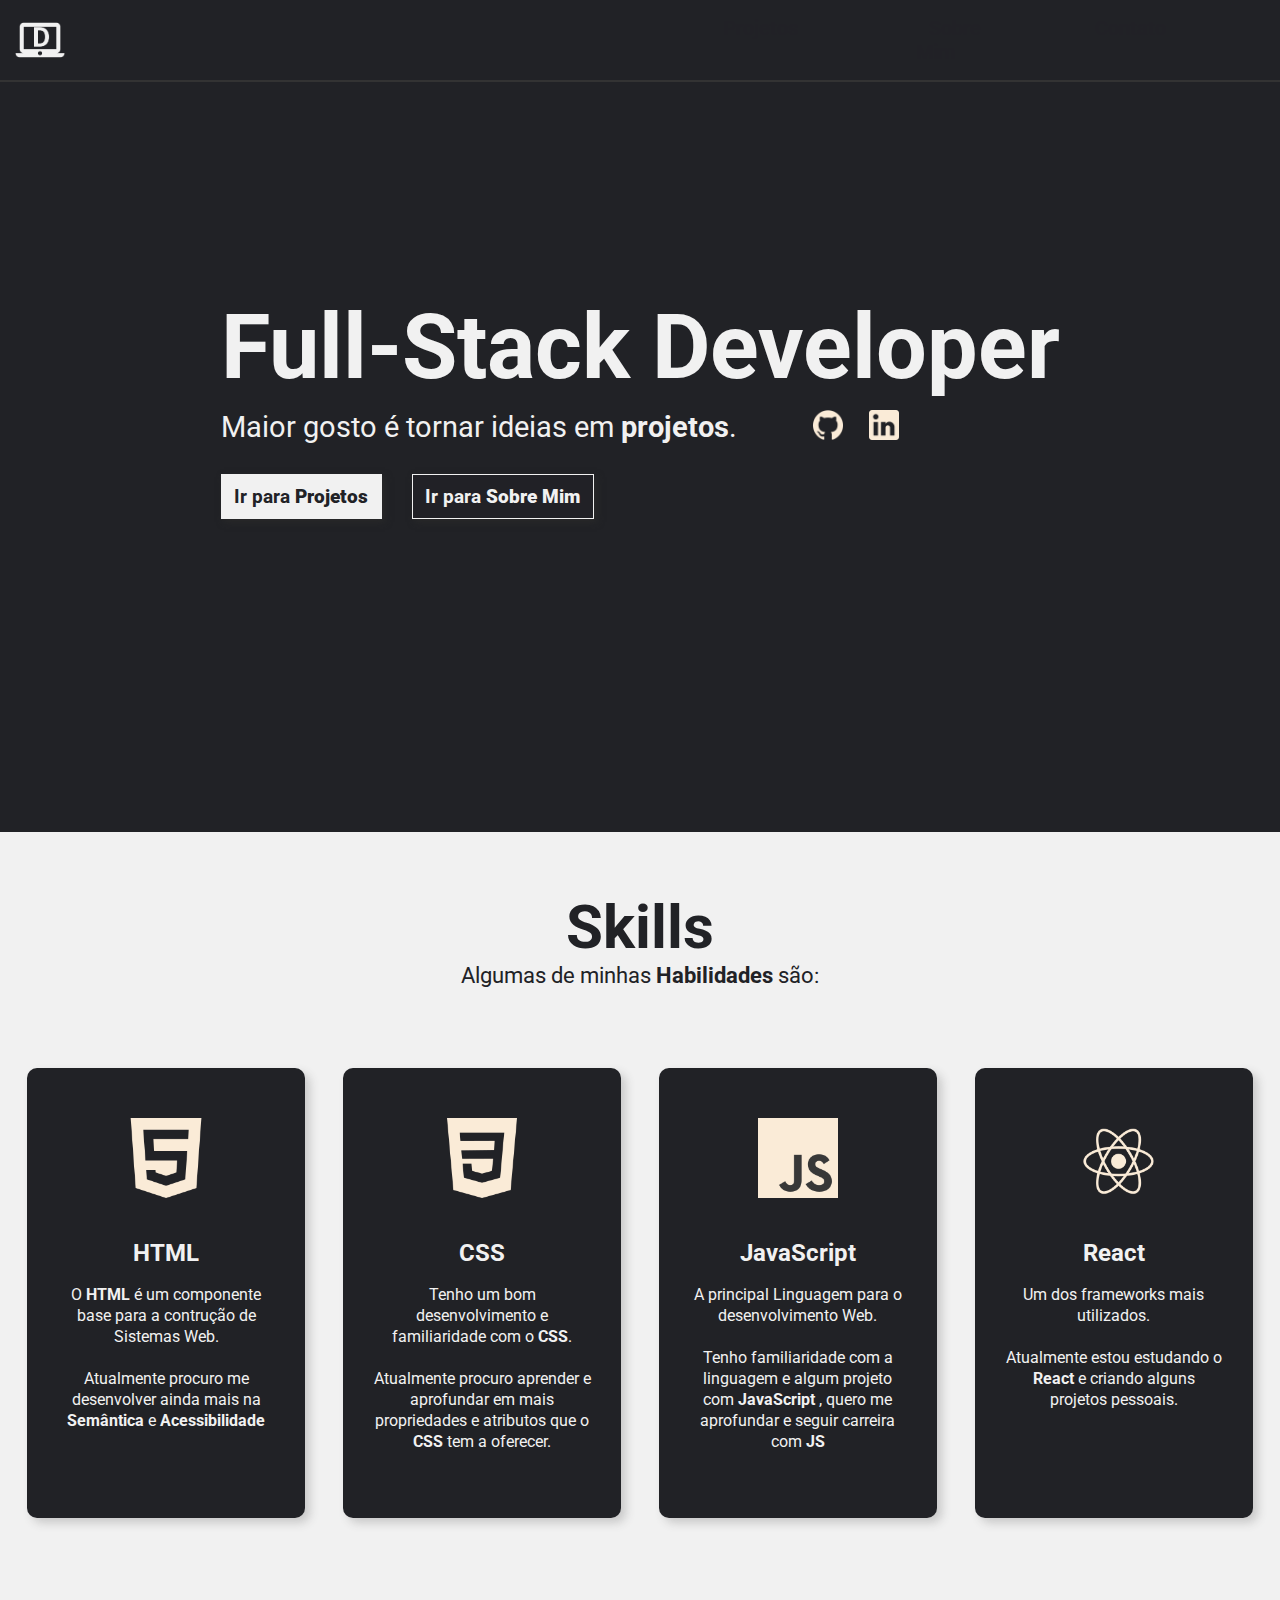
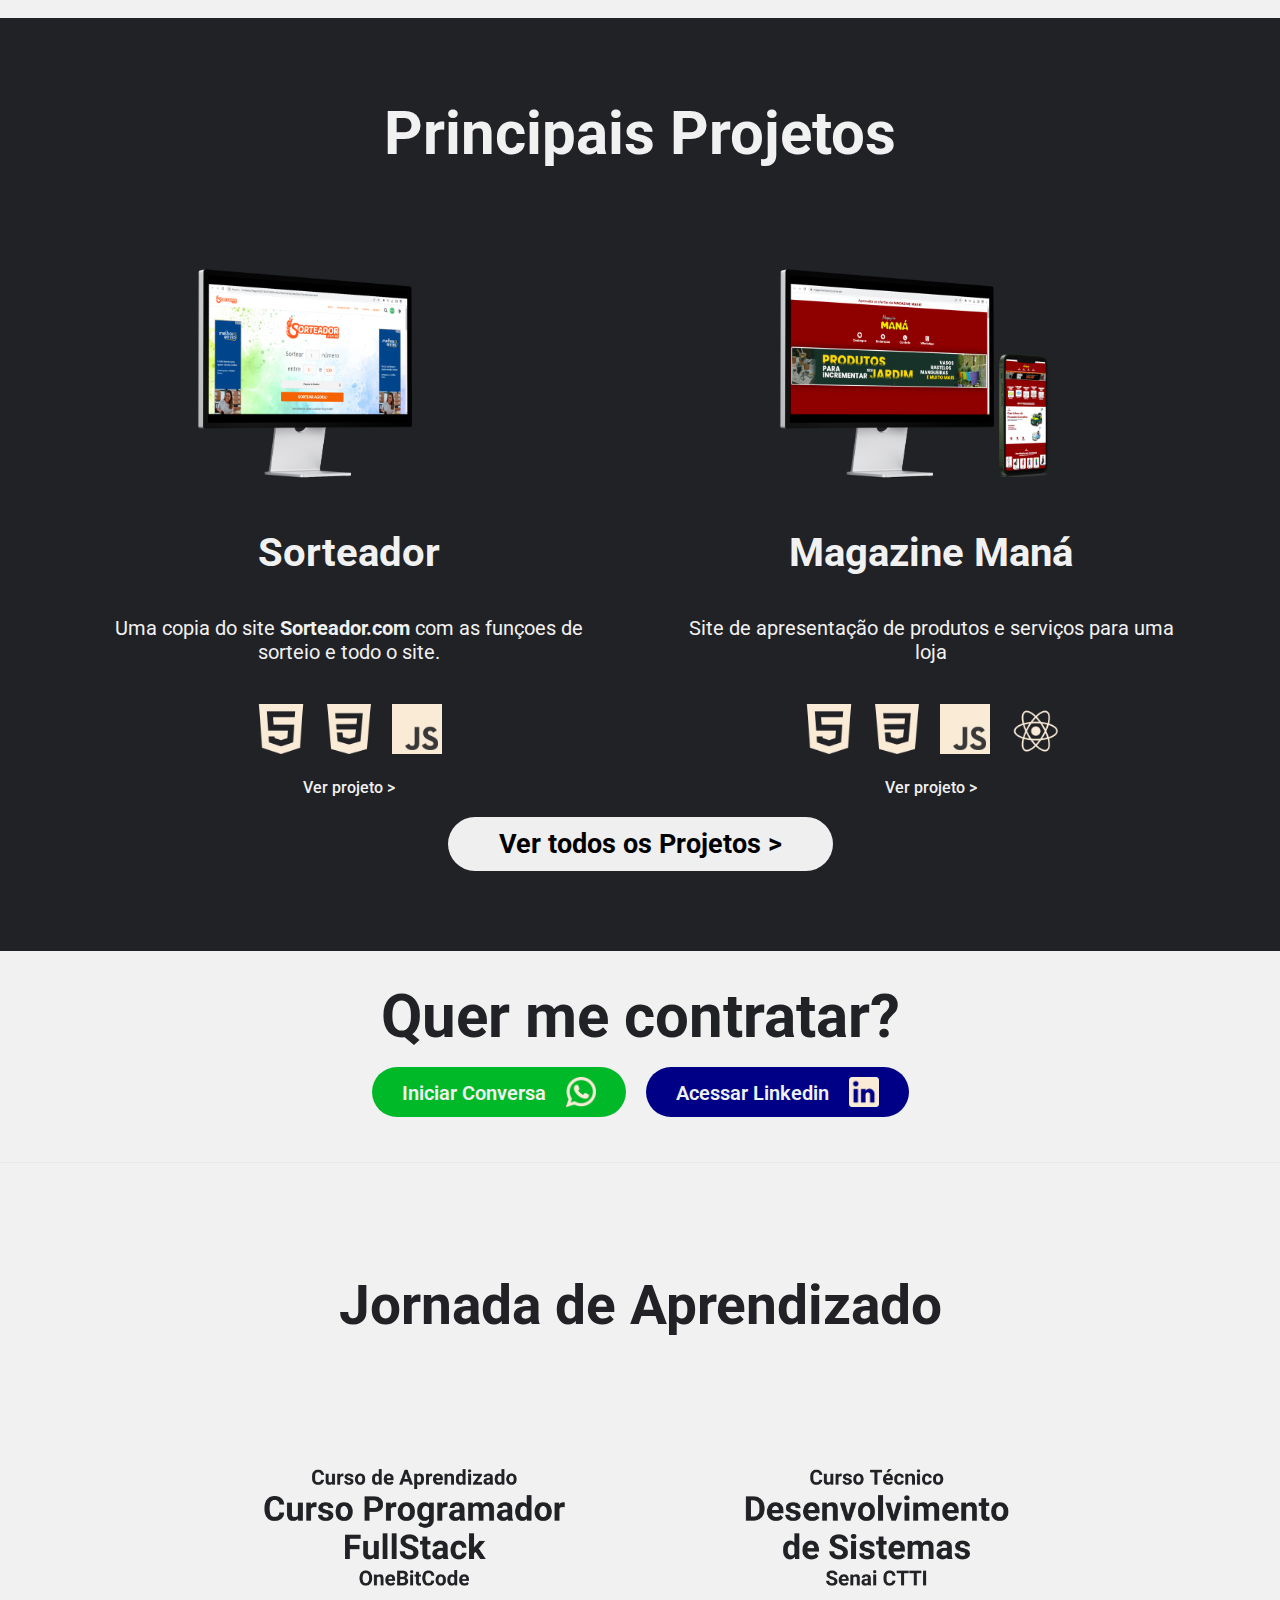
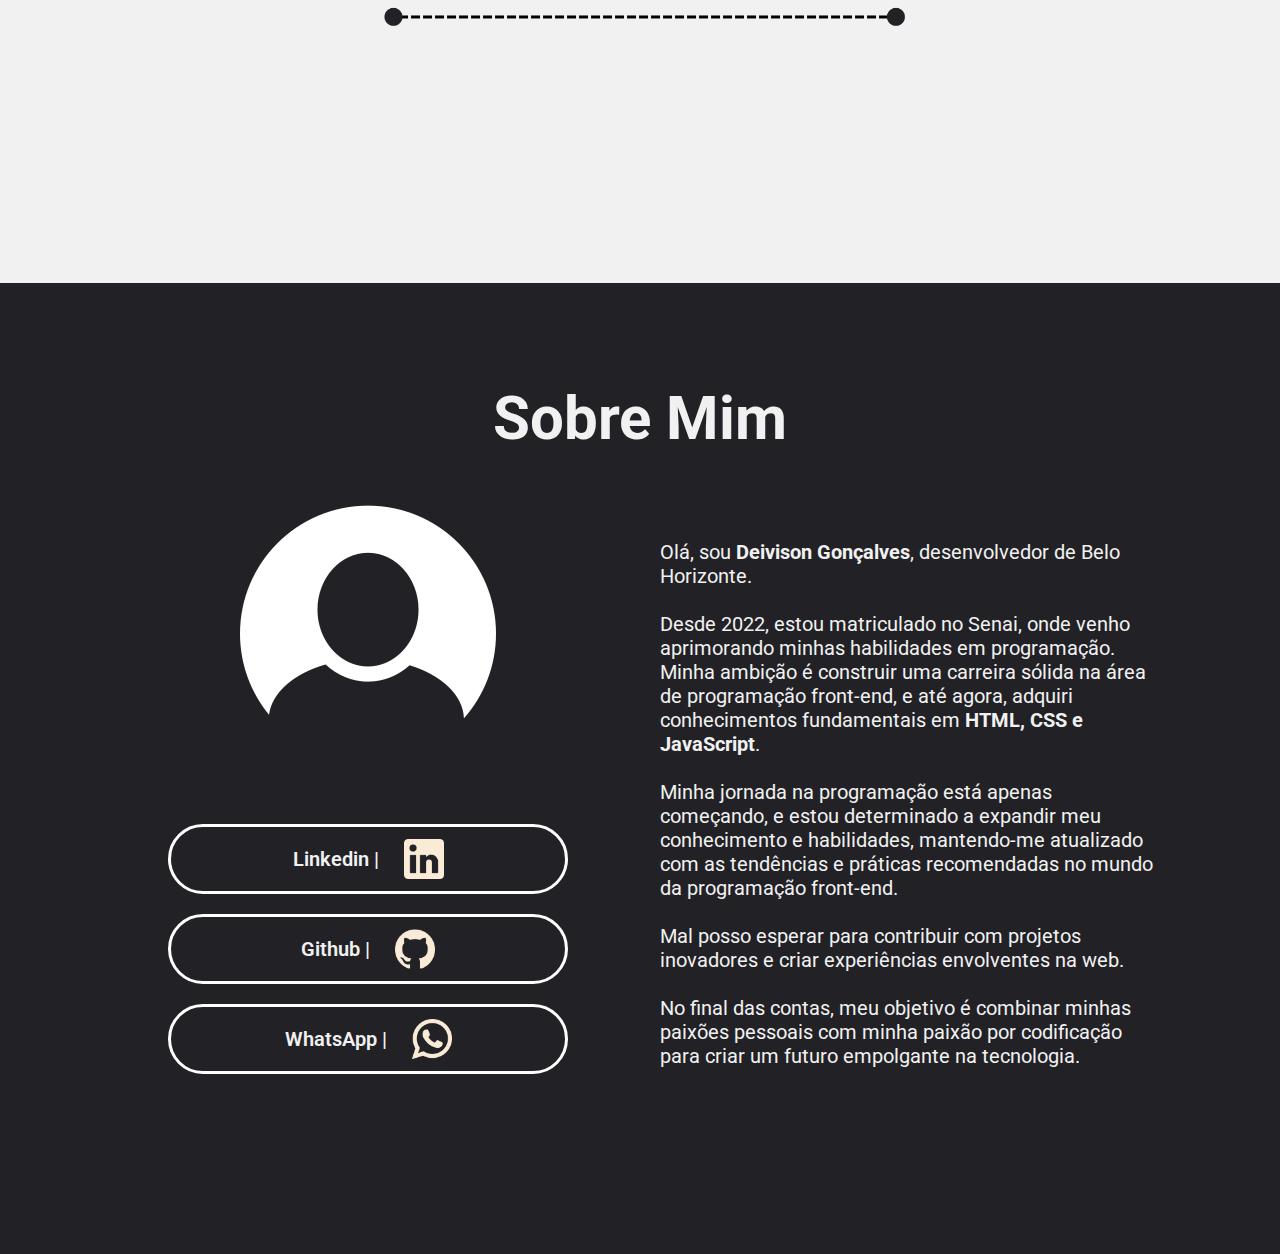
==== Index.html @ aac5467b "Add files via upload" ====
<!DOCTYPE html>
<html lang="pt-br">
<head>
    <meta charset="UTF-8">
    <meta name="viewport" content="width=device-width, initial-scale=1.0">
    <link rel="stylesheet" href="style.css">
    <title>Inicio</title>
</head>
<body>
    <header class="flex-content-header">
        <div class="flex-itens title">
            <div class="logo">
                <a href="#"><img class="logo" src="img/logo.png" alt=""></a>    
            </div>  
        </div>
        <nav class="flex-itens nav">
            <ul  id="navBar" >
                <li><a href="#">Projetos</a></li>
                <li><a href="#">Sobre Mim</a></li>
                <li><a href="#">Contato</a></li>
            </ul>
        </nav>
        <button id="btnNav">
            ___
        </button>
    </header>
    <main>
        <hr>
        <section class="inicio">
            <div class="inicio-itens">
               <h1>Full-Stack Developer</h1>
               <div>
                <p class="sub-title">Maior gosto é tornar ideias em <strong>projetos</strong>.</p>
                <ul>
                    <li>
                        <a href="#"><img src="img/github.png" alt=""></a>
                    </li>
                    <li>
                        <a href="#"><img src="img/logo-linkedin.png" alt=""></a> 
                    </li>
                </ul>

               </div>
                <a href="#">
                    <button class="env-portifolio">
                           <h2>Ir para <strong>Projetos</strong></h2> 
                    </button>
                </a>

                <a href="#">
                    <button class="env-sobre">
                        <h2>Ir para <strong>Sobre Mim</strong></h2>
                    </button>
                </a>
                
            </div>
        </section>

        <section class="foco">
            <h1>Skills</h1>
            <p>Algumas de minhas <strong>Habilidades</strong> são:</p>
            <div class="skills">
                <div class="itens-foco foco1">
                    <div class="img-foco1">
                        <img src="img/logo-html.png" alt="">
                    </div>
                    <h2>HTML</h2>
                    <p>O <strong>HTML</strong> é um componente base para a contrução de Sistemas Web. <br><br>Atualmente procuro me desenvolver ainda mais na <strong>Semântica</strong>  e <strong>Acessibilidade</strong></p>
                </div>
                <div class="itens-foco foco2">
                    <div class="img-foco2">
                        <img src="img/logo-css.png" alt="">
                    </div>
                    <h2>CSS</h2>
                    <p>Tenho um bom desenvolvimento e familiaridade com o <strong>CSS</strong>.<br><br> Atualmente procuro aprender e aprofundar em mais propriedades e atributos que o <strong>CSS</strong> tem a oferecer.</p>
                </div>
                <div class="itens-foco foco3">
                    <div class="img-foco3">
                        <img src="img/logo-js.png" alt="">
                    </div>
                    <h2>JavaScript</h2>
                    <p>A principal Linguagem para o desenvolvimento Web. <br><br> Tenho familiaridade com a linguagem e algum projeto com <strong>JavaScript</strong> , quero me aprofundar e seguir carreira com <strong> JS</strong></p>
                </div>
                <div class="itens-foco foco3">
                    <div class="img-foco3">
                        <img src="img/logo-react.png" alt="">
                    </div>
                    <h2>React</h2>
                    <p>Um dos frameworks mais utilizados. <br><br> Atualmente estou estudando o <strong>React</strong> e criando alguns projetos pessoais.</p>
                </div>
            </div>
        </section>

        <section class="principais-projetos">
            <h1>Principais Projetos</h1>
            <div class="projetos">
                <div class="projeto1 projeto-itens">
                    <div class="projeto1-img">
                        <img src="img/projeto1.png" alt="">
                    </div>
                    <h2>Sorteador</h2>
                    <p>Uma copia do site <strong>Sorteador.com</strong> com as funçoes de sorteio e todo o site.</p> 
                    <span>
                        <img src="img/logo-html.png" alt="">
                        <img src="img/logo-css.png" alt="">
                        <img src="img/logo-js.png" alt="">
                    </span>
                    <br>
                        <a href="#">Ver projeto ></a>
                </div>
                <div class="projeto2 projeto-itens">
                    <div class="projeto2-img">
                        <img src="img/projeto2.png" alt="">
                        <h2>Magazine Maná</h2>
                        <p>Site de apresentação de produtos e serviços para uma loja </p>
                        <span>
                            <img src="img/logo-html.png" alt="">
                            <img src="img/logo-css.png" alt="">
                            <img src="img/logo-js.png" alt="">
                            <img src="img/logo-react.png" alt="">
                        </span>
                        <br>
                        <a href="#">Ver projeto ></a>
                    </div>
                </div>
            </div>
            <a href="#">
                <button class="btn-todosProjetos">
                    <h1>Ver todos os Projetos ></h1> 
                </button>
            </a>     
        </section>

        <section class="iniciar-cvs">
            <h2>Quer me contratar?</h2>
            <div>
                <a href="#">
                    <button class="whatsapp">
                        <p>Iniciar Conversa</p>
                        <img src="img/logo-whatsapp.png" alt="">
                    </button>
                </a>
                <a href="#">
                    <button class="linkedin">
                        <p>Acessar Linkedin</p>
                        <img src="img/logo-linkedin.png" alt="">
                    </button>
                </a>
            </div>        
        </section>

        <section class="jornada-aprendizado">
            <h1>Jornada de Aprendizado</h1>
            <img src="img/cursos.png" alt="">
        </section>

        <section class="redes-sociais">
            <h1>Sobre Mim</h1>
            <div>
                <div class="sobreMim-Esquerda itens-sociais">
                    <div class="links-sociais">
                        <ul>
                            <li>
                                <img src="img/login.png" alt="">
                            </li>
                            <li>
                                <a href="#">
                                    <button>
                                        <p>Linkedin |</p>
                                        <img src="img/logo-linkedin.png" alt="">
                                    </button>
                                </a>
                            </li>
                            <li>
                                <a href="#">
                                    <button>
                                        <p>Github |</p>
                                        <img src="img/github.png" alt="">
                                    </button>
                                </a>
                            </li>
                            <li>
                                <a href="#">
                                    <button>
                                        <p>WhatsApp |</p>
                                        <img src="img/logo-whatsapp.png" alt="">
                                    </button>
                                </a>
                            </li>
                        </ul>
                    </div>
                </div>
                <div class="sobreMim-Direita itens-sociais">
                    <p>Olá, sou <strong>Deivison Gonçalves</strong>, desenvolvedor de Belo Horizonte. <br><br>
                    Desde 2022, estou matriculado no Senai, onde venho aprimorando minhas habilidades em programação. Minha ambição é construir uma carreira sólida na área de programação front-end, e até agora, adquiri conhecimentos fundamentais em <strong>HTML, CSS e JavaScript</strong>. <br><br>
                    Minha jornada na programação está apenas começando, e estou determinado a expandir meu conhecimento e habilidades, mantendo-me atualizado com as tendências e práticas recomendadas no mundo da programação front-end. <br><br>Mal posso esperar para contribuir com projetos inovadores e criar experiências envolventes na web. <br><br> No final das contas, meu objetivo é combinar minhas paixões pessoais com minha paixão por codificação para criar um futuro empolgante na tecnologia.
                    </p>
                </div>
            </div>
            
            
        </section>
        


    </main>
    <script src="script.js"></script>
</body>
</html>
---- style.css ----
@import url('https://fonts.googleapis.com/css2?family=Roboto:ital,wght@0,100;0,300;0,400;0,500;0,700;0,900;1,100;1,300;1,400;1,500;1,700;1,900&display=swap');


*{
    margin: 0px;
    padding: 0px;
    font-family: 'roboto', sans-serif;
}
a{
    text-decoration: none;
    color: rgb(241, 241, 241);
    font-weight: 500;
}
/* ------------ Inicio Estilo Header --------------*/
ul li a:hover{
    border-bottom: 1px solid rgb(241, 241, 241);
}
header{
    color: #f1f1f1;
    background: #212226;
    display: flex;
    padding: 15px 7vw 15px 15px;
    align-items: center;
    justify-content: space-between;
}

header > button{
    display: none;
}

.nav ul{
    display: inline-flex;
    list-style-type: none;
    gap: 5vw;
    font-size: 20px;
}
@media (max-width: 700px){

    .nav ul {
        width: 100%;
        display: none;
        position: absolute;
        right: 0;
        top: 80px;
    }
    .nav ul > li{
        display: flex;
        width: 100%;
        background-color: #f1f1f1;
        justify-content: center;
        align-items: center;
        text-align: center;
    }
    header > button{
        display: block;
        float: left;
        font-size: 20px;
        font-weight: 600;
        padding: 0 0 15px 0;
        background: #212126;
        color: #d1cfcf;
        border-left: none;
        border-right: none;
        border-top: 2px solid #f1f1f1;
        border-bottom: 2px solid #f1f1f1;
    }
    .nav ul li a{
        display: inline-block;
        padding: 20px;
        width: 100%;
        height: 20px;
        color: #212126;
    }
    ul li a:hover{
        border-bottom: none;
        background-color: #d1cfcf;
    }

}


@media (min-width: 560px){

    .nav ul {
        width: 100%;
    }
    .nav ul > li{
        width: 100%;

        justify-content: center;
        align-items: center;
        text-align: center;
    }
    header > button{
        display: none;        
        font-size: 20px;
        font-weight: 600;
        padding: 0 0 15px 0;
        background: #212126;
        color: #d1cfcf;
        border-left: none;
        border-right: none;
        border-top: 2px solid #f1f1f1;
        border-bottom: 2px solid #f1f1f1;
    }
    .nav ul li a{
        display: inline;
        padding: 20px;
        width: 100%;
        height: 20px;
        color: #212126;
    }
    ul li a:hover{
        border-bottom: none;
        background-color: #d1cfcf;
    }

}



.title{
    display: flex;
    gap: 2vw;
    align-items: center;
}
.flex-itens .logo {
    width: 50px;
    height: 50px;
}
/* ------------ Fim Estilo Header --------------*/
/* ------------ Inicio Estilo Banner Principal --------------*/
hr{
    color: #212226;
    border: 1px solid rgb(51, 51, 51);
}
.inicio{
    height: 750px;
    background: #212226;
    color: rgb(241, 241, 241);
    display: flex;
    align-items: center;
    justify-content: center;
}
.inicio-itens{
    margin-bottom: 100px;
}
.inicio div h1{
    font-size: 7vw;
}
.inicio div div{
    margin: 10px 0 30px 0;
    display: flex;
    align-items: center;
    gap: 6vw;
}

.inicio div .sub-title{
    font-size: 2.3vw;
}
main section div ul{
    display: flex;
    list-style-type: none;
}
.inicio div div img{
    width: 30px;

}
.inicio .inicio-itens a {
    margin-right: 2vw;
}
.inicio .inicio-itens a button{
    padding: 0.8vw 1vw;
    font-size: 1vw;
    box-shadow: 3px 3px 7px rgb(41, 41, 41);
}
button:hover{
    transform: rotate(-4deg);
}
.env-portifolio{
    background: rgb(241, 241, 241);
    color: #212226;
    border: 1px solid transparent;
}
.env-sobre{
    background: #212126;
    color: rgb(241, 241, 241);
    border: 1px solid #f1f1f1;
}
/* ------------ Fim Estilo Banner Principal --------------*/
/* ------------ Inicio Estilo Skils --------------*/
.foco{
    padding: 60px 0px 100px 0;
    background:#f1f1f1;
    background-size: 100%;
    text-align: center;
}
.foco h1{
    padding-bottom: 0px;
    font-size: 60px;
    color: #212226;
}
.foco > p{
    padding-bottom: 80px;
    font-size: 22px;
    color: #212226;
}
.skills{
    display: flex;
    align-items: center;
    justify-content: center;
    flex-wrap: wrap;
    gap: 3vw;
}
.itens-foco{
    width: 17%;
    height: 300px;
    min-width: 200px;
    background: #212226;
    background-size: 400px;
    border-radius: 10px;
    padding: 50px 30px 100px 30px;
    color: rgb(241, 241, 241) ;
    line-height: 21px;
    box-shadow: 5px 5px 10px rgb(201, 201, 201);
}
.itens-foco:hover{
    transform: scale(1.05);
}

.itens-foco div img{
    width: 80px;

}
.itens-foco h2{
    margin: 40px 0 20px 0;
}
/* ------------ Fim Estilo Skils --------------*/
/* ------------ Inicio Estilo Principal Projetos --------------*/
.principais-projetos{
    padding: 80px 10px;
    background: #212226;
    background-size: 1800px;
    text-align: center;
}
.principais-projetos .projetos{
    display: flex;
    justify-content: center;
    flex-wrap: wrap;
    gap: 3vw;
}
.principais-projetos > h1{
    font-size: 60px;
    color: rgb(241, 241, 241);
    margin-bottom: 70px;
}
.projeto-itens{
    width: 40%;
    min-width: 200px;
    padding: 20px;
    border-radius: 10px;
}
.projeto-itens img{
    width: 25vw;
}
.projeto-itens img:hover{
    transform: scale(1.1);
}
.projeto-itens h2{
    font-size: 40px;
    margin: 40px 0;
    color: rgb(241, 241, 241);
}
.projeto-itens p{
    font-size: 20px;
    color: rgb(241, 241, 241);
    margin-bottom: 20px;
}
.projetos span img{
    width: 50px;
    margin: 20px 7px;
}
.projetos span img:hover{
    opacity: 0.7;
}
.btn-todosProjetos{
    padding: 10px 50px;
    border-radius: 30px;
    border: 1px solid transparent;
}
/* ------------ Fim Estilo Principal Projetos --------------*/
/* ------------ Inicio Conversa --------------*/
.iniciar-cvs{
    background-color: rgb(241, 241, 241);
    font-size: 40px;
    text-align: center;
    padding: 30px;
    color: #212226;
}
.iniciar-cvs div{
    display: flex;
    align-items: center;
    justify-content: center;
    gap: 20px;
    flex-wrap: wrap;
}
.iniciar-cvs div button{
    display: flex;
    padding: 10px 30px;
    font-size: 20px;
    gap: 20px;
    font-weight: 600;
    color: rgb(241, 241, 241);
    border-radius: 40px;
    border: none;
    margin: 15px 0;
    cursor: pointer;
}
.iniciar-cvs button p{
    padding-top: 4px;
}
.iniciar-cvs button img{
    width: 30px;
}
.whatsapp{
    background-color: rgb(0, 185, 40);
}
.linkedin{
    background-color: rgb(0, 0, 134);
}
/* ------------ Fim Conversa --------------*/
/* ------------ Inicio Formação--------------*/

.jornada-aprendizado{
    text-align: center;
    padding: 110px 0;
    background-color: #f1f1f1;
    border-top: 1px solid rgb(233, 233, 233);
}
.jornada-aprendizado h1{
    font-size: 55px;
    color: #212126;
}
.jornada-aprendizado img{
    width: 60vw;
}

/* ------------ Fim Formação--------------*/
/* ------------ Inicio redes sociais--------------*/
.redes-sociais{
    background: #212126;
    padding: 100px 0 0 0;
    text-align: center;
}
.redes-sociais div{
    display: flex;
    gap: 20px;
    justify-content: center;
    align-items: center;
    background: #212126;
    flex-wrap: wrap;
    padding: 0 10px 50px 10px;
}
.redes-sociais h1{
    color: #f1f1f1;
    font-size: 60px;
}
.itens-sociais{
    width: 40%;
    height: 700px;

}
.sobreMim-Direita{
    text-align: start;
    min-width: 400px;
}
.sobreMim-Direita p{
    font-size: 20px;
    color: #f1f1f1;

}
.itens-sociais ul{
    display: flex;
    flex-direction: column;
    gap: 20px;
    align-items: center;
    justify-content: center;
}
.itens-sociais ul li a button img{
width: 40px;
}
.itens-sociais ul li > img{
margin-bottom: 60px;
}
.itens-sociais ul li a button{
    display: flex;
    align-items: center;
    justify-content: center;
    gap: 25px;
    width: 400px;
    font-size: 20px;
    font-weight: 600;
    padding: 12px 0;
    background: #212126;
    color: #f1f1f1;
    border: 3px solid white;
    border-radius: 100px;
}
.itens-sociais ul li a button:hover{
    transform: scale(1.07);
}
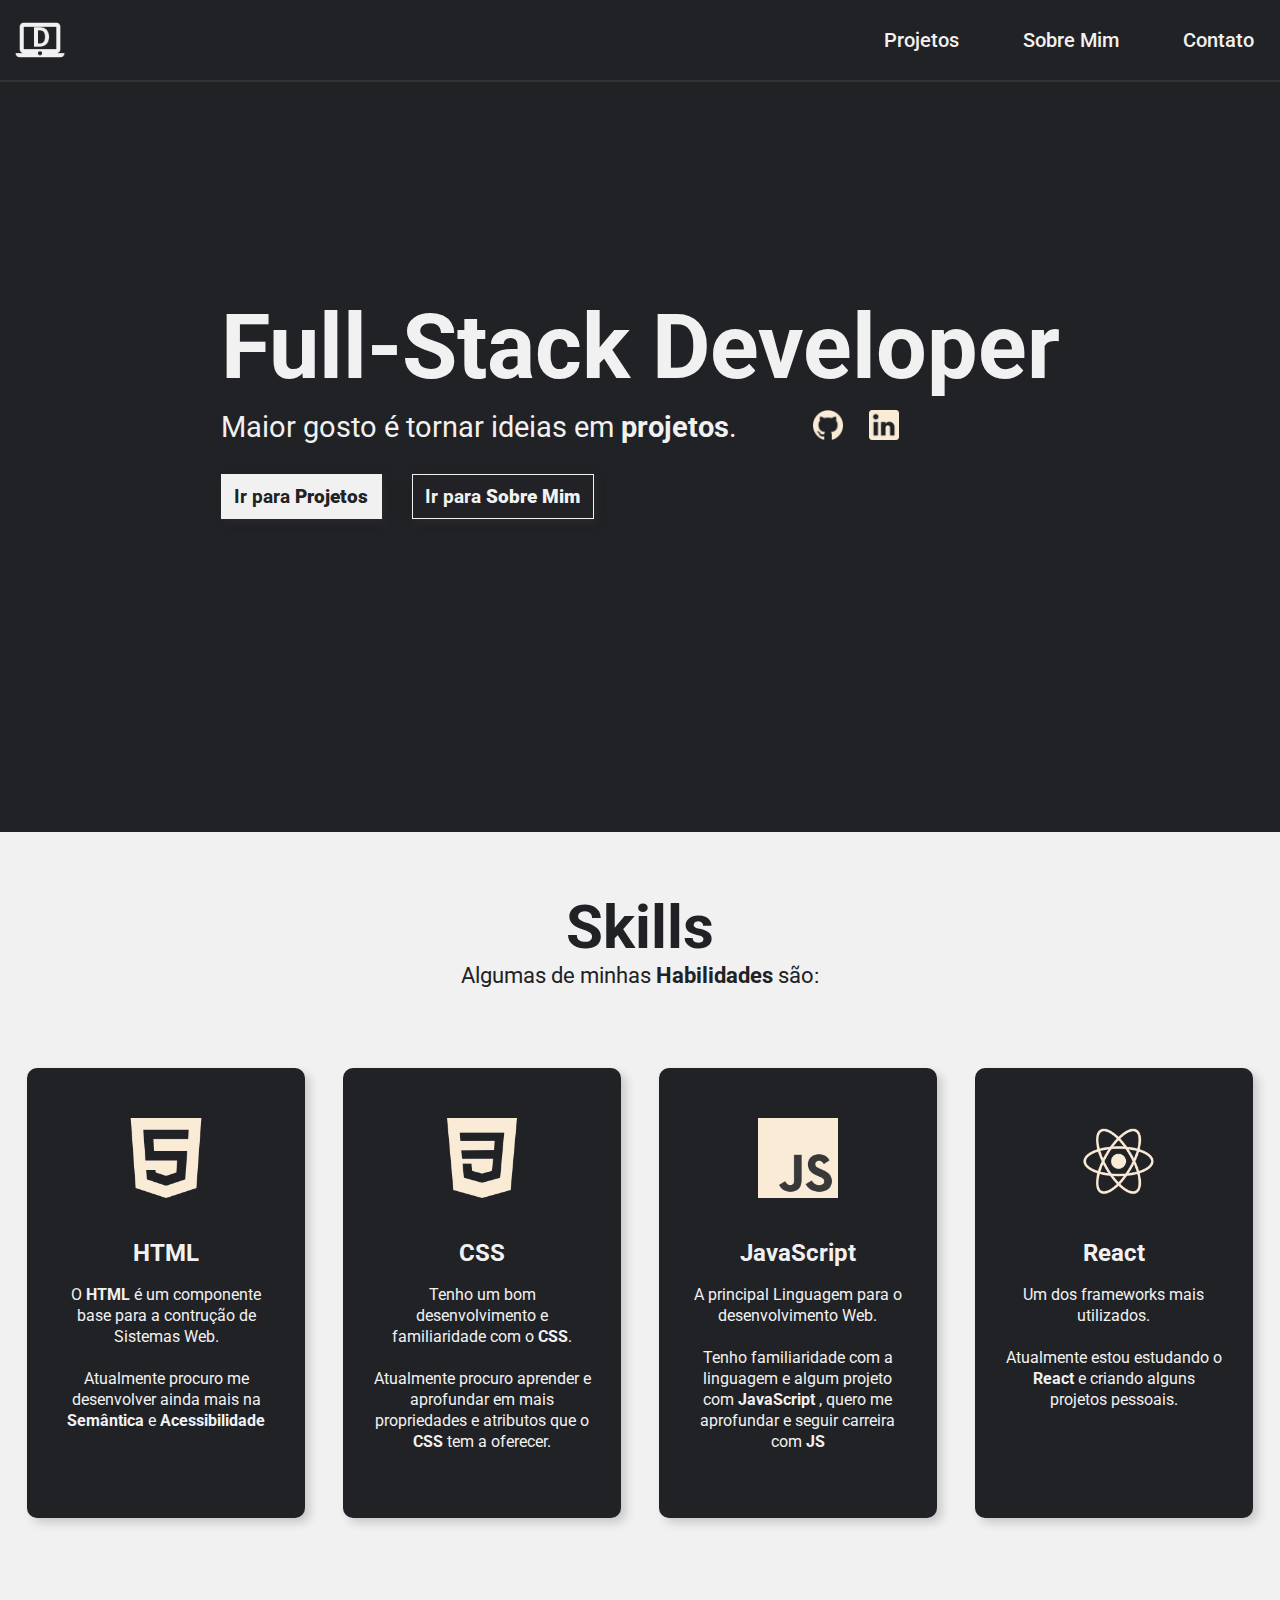
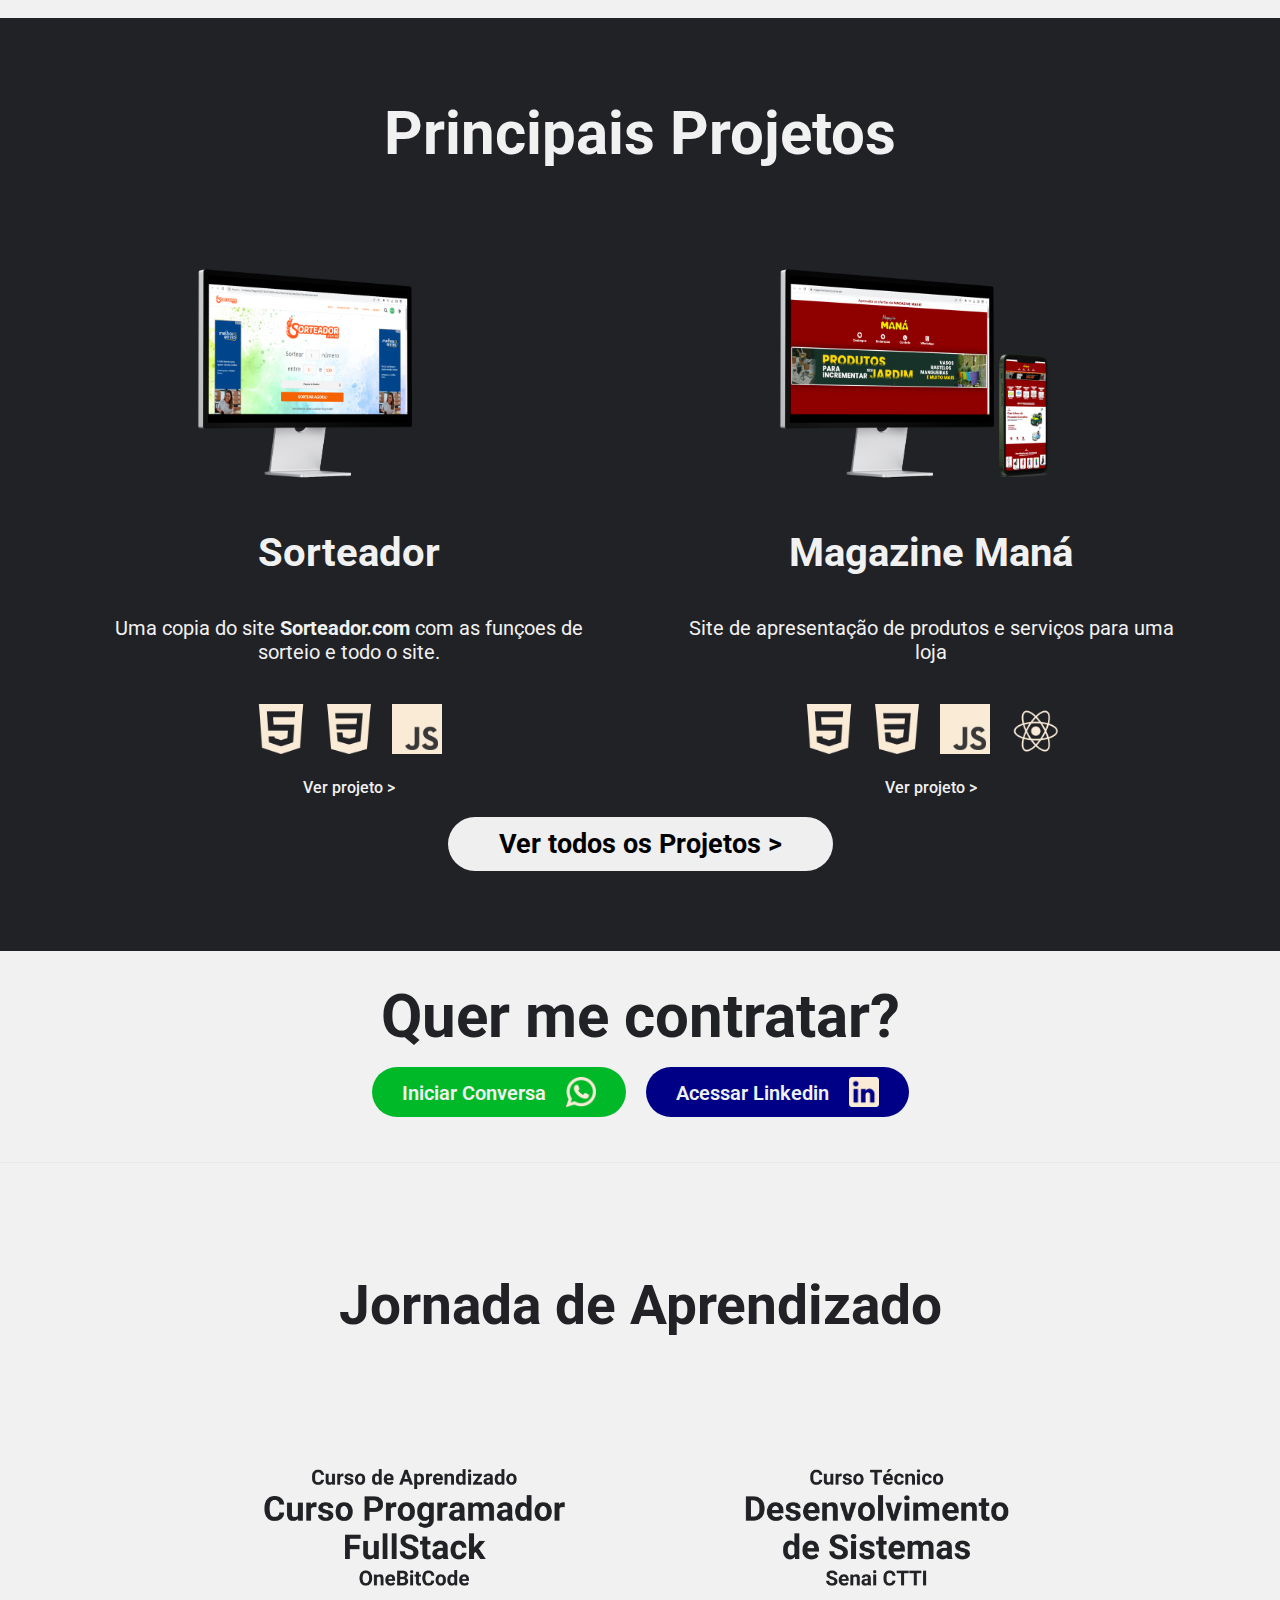
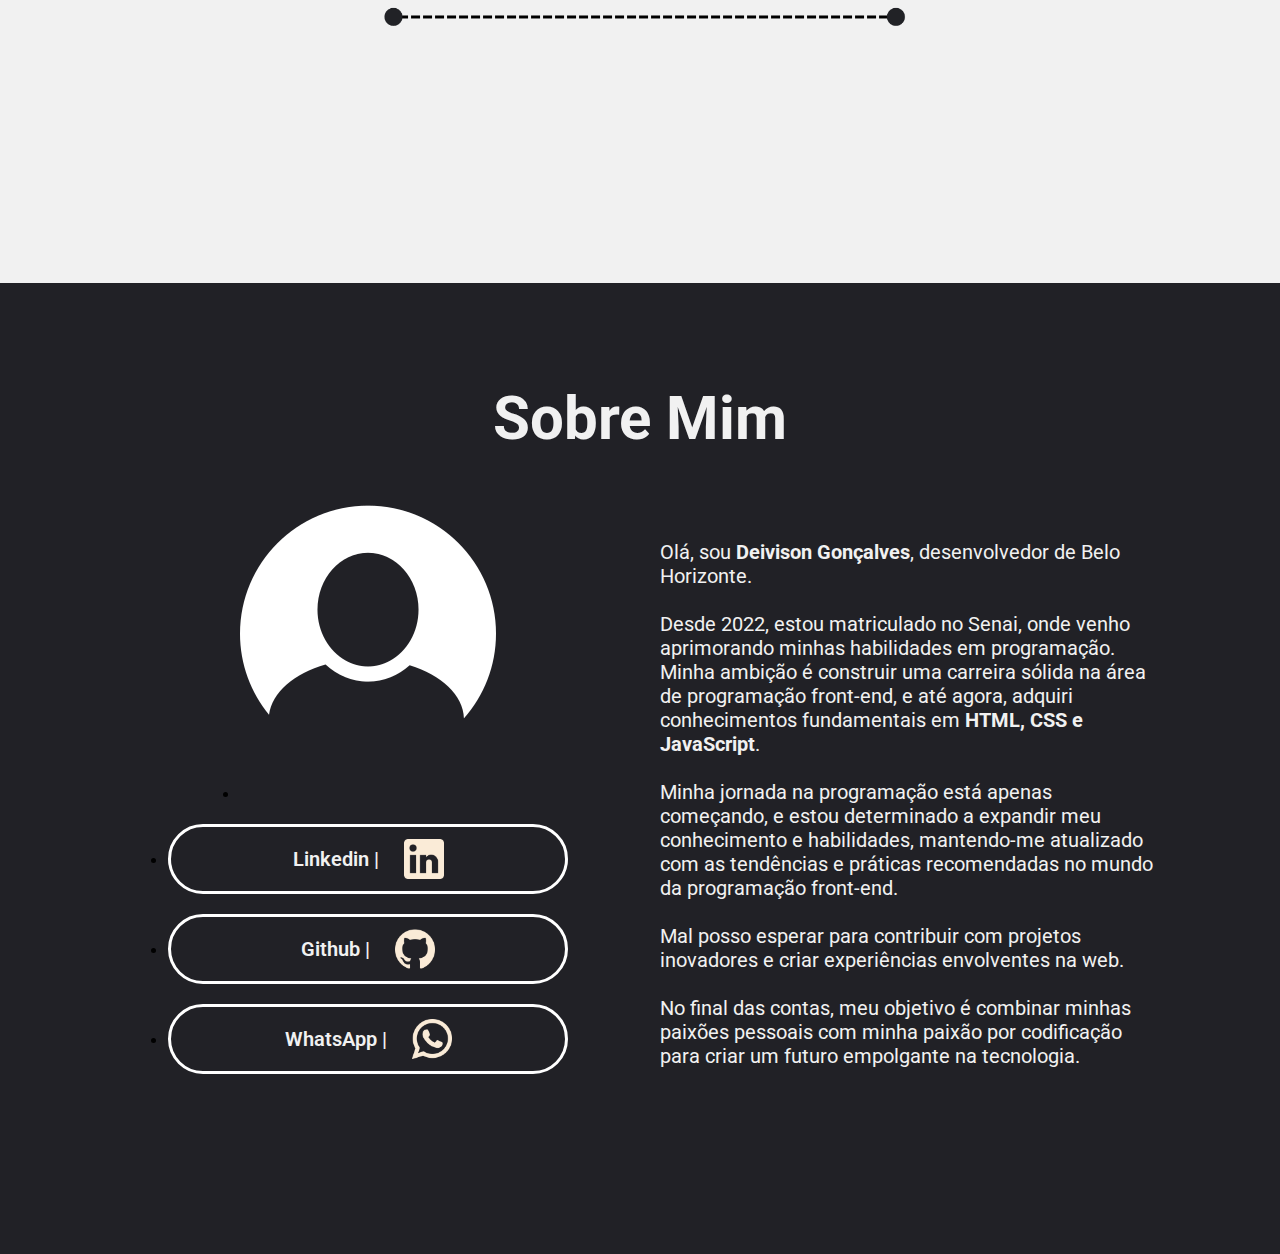
==== commit fd93995e: "Add files via upload" ====
--- a/Index.html
+++ b/Index.html
@@ -4,6 +4,7 @@
     <meta charset="UTF-8">
     <meta name="viewport" content="width=device-width, initial-scale=1.0">
     <link rel="stylesheet" href="style.css">
+    <link rel="stylesheet" href="https://fonts.googleapis.com/css2?family=Material+Symbols+Outlined:opsz,wght,FILL,GRAD@20..48,100..700,0..1,-50..200" />
     <title>Inicio</title>
 </head>
 <body>
@@ -13,15 +14,15 @@
                 <a href="#"><img class="logo" src="img/logo.png" alt=""></a>    
             </div>  
         </div>
-        <nav class="flex-itens nav">
-            <ul  id="navBar" >
+        <nav class="flex-itens nav" id="nav">
+            <ul  id="navBar">
                 <li><a href="#">Projetos</a></li>
                 <li><a href="#">Sobre Mim</a></li>
                 <li><a href="#">Contato</a></li>
             </ul>
         </nav>
-        <button id="btnNav">
-            ___
+        <button class="btnNav" id="btnNav">
+            <span class="material-symbols-outlined">menu</span>
         </button>
     </header>
     <main>
--- a/style.css
+++ b/style.css
@@ -19,105 +19,39 @@
     color: #f1f1f1;
     background: #212226;
     display: flex;
-    padding: 15px 7vw 15px 15px;
+    padding: 15px 2vw 15px 15px;
     align-items: center;
     justify-content: space-between;
 }
 
-header > button{
+.btnNav{
     display: none;
+    background-color: #212126;
+    color: #f1f1f1;
+    padding: 10px;
+    margin: 0;
+    border: 1px solid transparent;
+}
+@media(max-width: 700px){
+    .btnNav{
+        display: block;
+    }
+    .nav{
+        display: none;
+
+    }
+    .active{
+        display: inline-block;
+
+    }
 }
 
 .nav ul{
-    display: inline-flex;
+    display: flex;
     list-style-type: none;
     gap: 5vw;
     font-size: 20px;
 }
-@media (max-width: 700px){
-
-    .nav ul {
-        width: 100%;
-        display: none;
-        position: absolute;
-        right: 0;
-        top: 80px;
-    }
-    .nav ul > li{
-        display: flex;
-        width: 100%;
-        background-color: #f1f1f1;
-        justify-content: center;
-        align-items: center;
-        text-align: center;
-    }
-    header > button{
-        display: block;
-        float: left;
-        font-size: 20px;
-        font-weight: 600;
-        padding: 0 0 15px 0;
-        background: #212126;
-        color: #d1cfcf;
-        border-left: none;
-        border-right: none;
-        border-top: 2px solid #f1f1f1;
-        border-bottom: 2px solid #f1f1f1;
-    }
-    .nav ul li a{
-        display: inline-block;
-        padding: 20px;
-        width: 100%;
-        height: 20px;
-        color: #212126;
-    }
-    ul li a:hover{
-        border-bottom: none;
-        background-color: #d1cfcf;
-    }
-
-}
-
-
-@media (min-width: 560px){
-
-    .nav ul {
-        width: 100%;
-    }
-    .nav ul > li{
-        width: 100%;
-
-        justify-content: center;
-        align-items: center;
-        text-align: center;
-    }
-    header > button{
-        display: none;        
-        font-size: 20px;
-        font-weight: 600;
-        padding: 0 0 15px 0;
-        background: #212126;
-        color: #d1cfcf;
-        border-left: none;
-        border-right: none;
-        border-top: 2px solid #f1f1f1;
-        border-bottom: 2px solid #f1f1f1;
-    }
-    .nav ul li a{
-        display: inline;
-        padding: 20px;
-        width: 100%;
-        height: 20px;
-        color: #212126;
-    }
-    ul li a:hover{
-        border-bottom: none;
-        background-color: #d1cfcf;
-    }
-
-}
-
-
 
 .title{
     display: flex;
@@ -158,13 +92,13 @@
 .inicio div .sub-title{
     font-size: 2.3vw;
 }
-main section div ul{
-    display: flex;
-    list-style-type: none;
-}
 .inicio div div img{
     width: 30px;
 
+}
+.inicio div div ul{
+    display: flex;
+    list-style-type: none;
 }
 .inicio .inicio-itens a {
     margin-right: 2vw;
@@ -387,10 +321,10 @@
     justify-content: center;
 }
 .itens-sociais ul li a button img{
-width: 40px;
+   width: 40px;
 }
 .itens-sociais ul li > img{
-margin-bottom: 60px;
+   margin-bottom: 60px;
 }
 .itens-sociais ul li a button{
     display: flex;
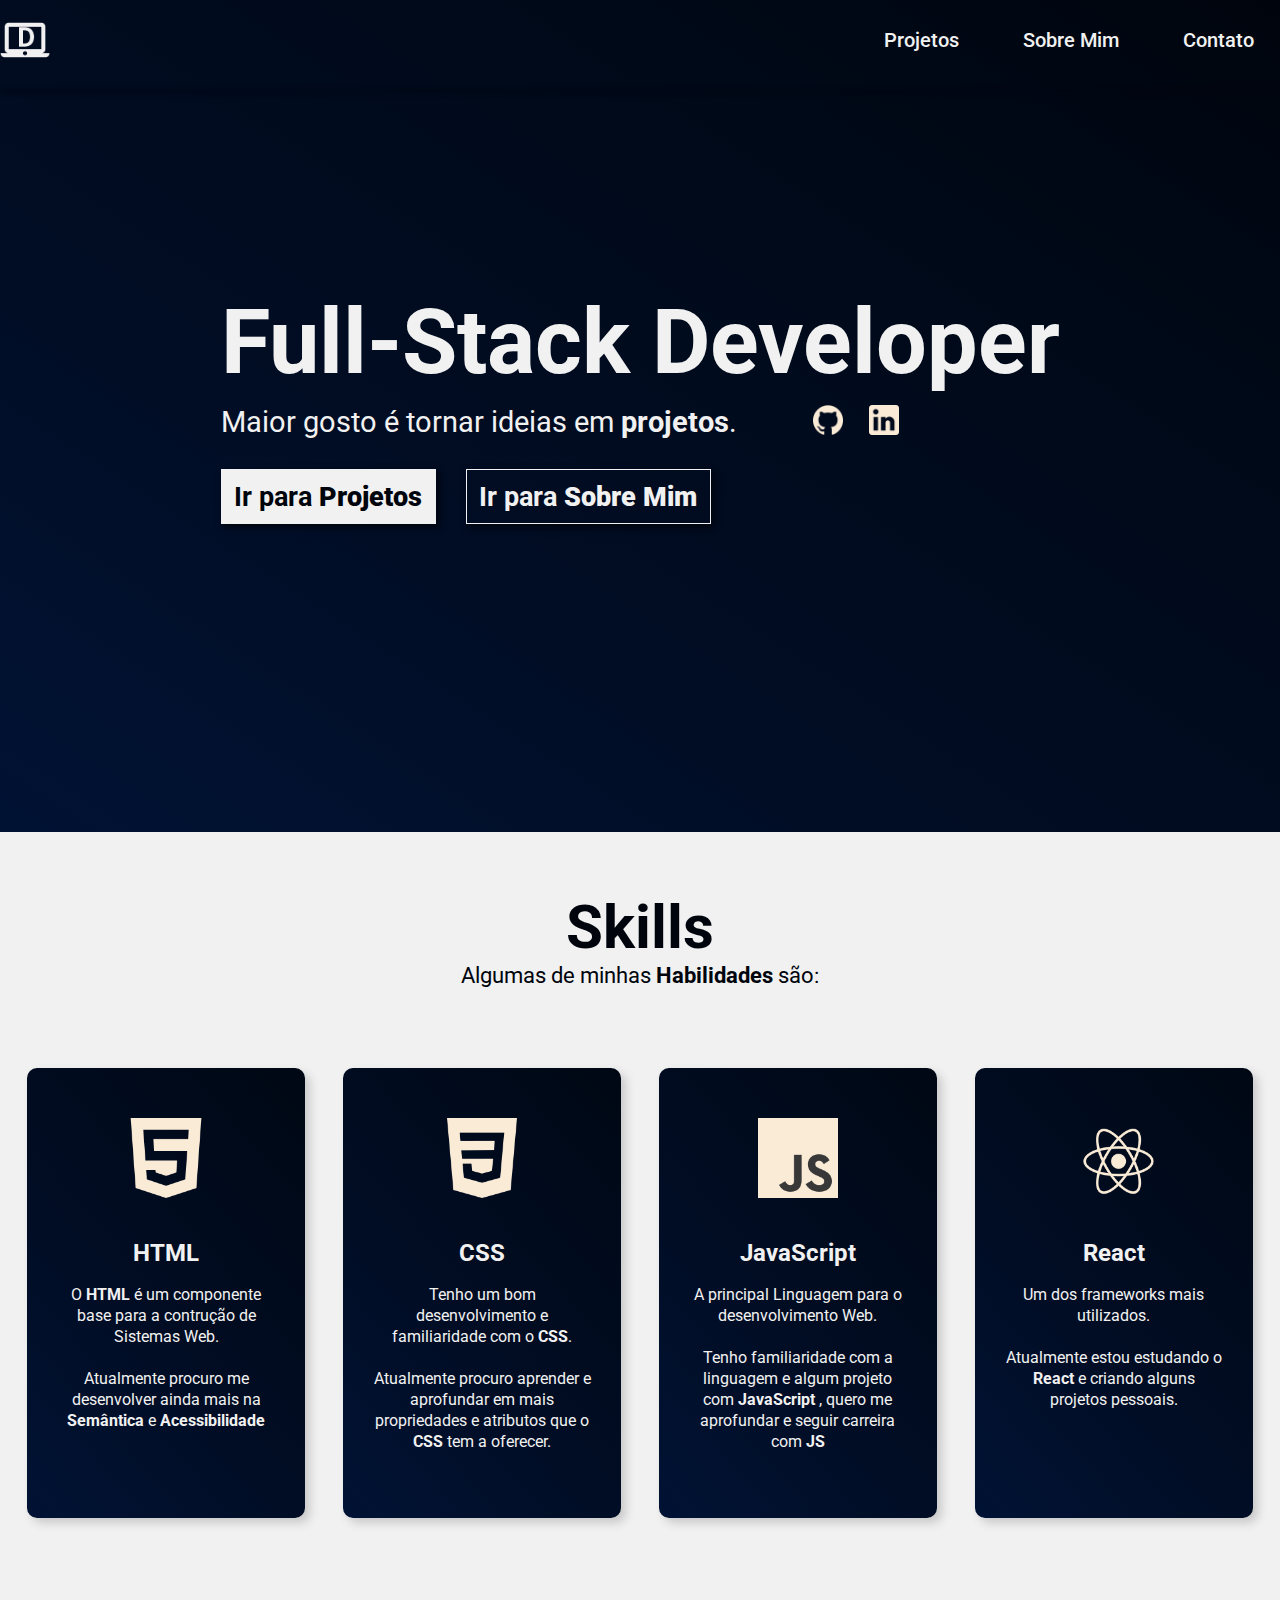
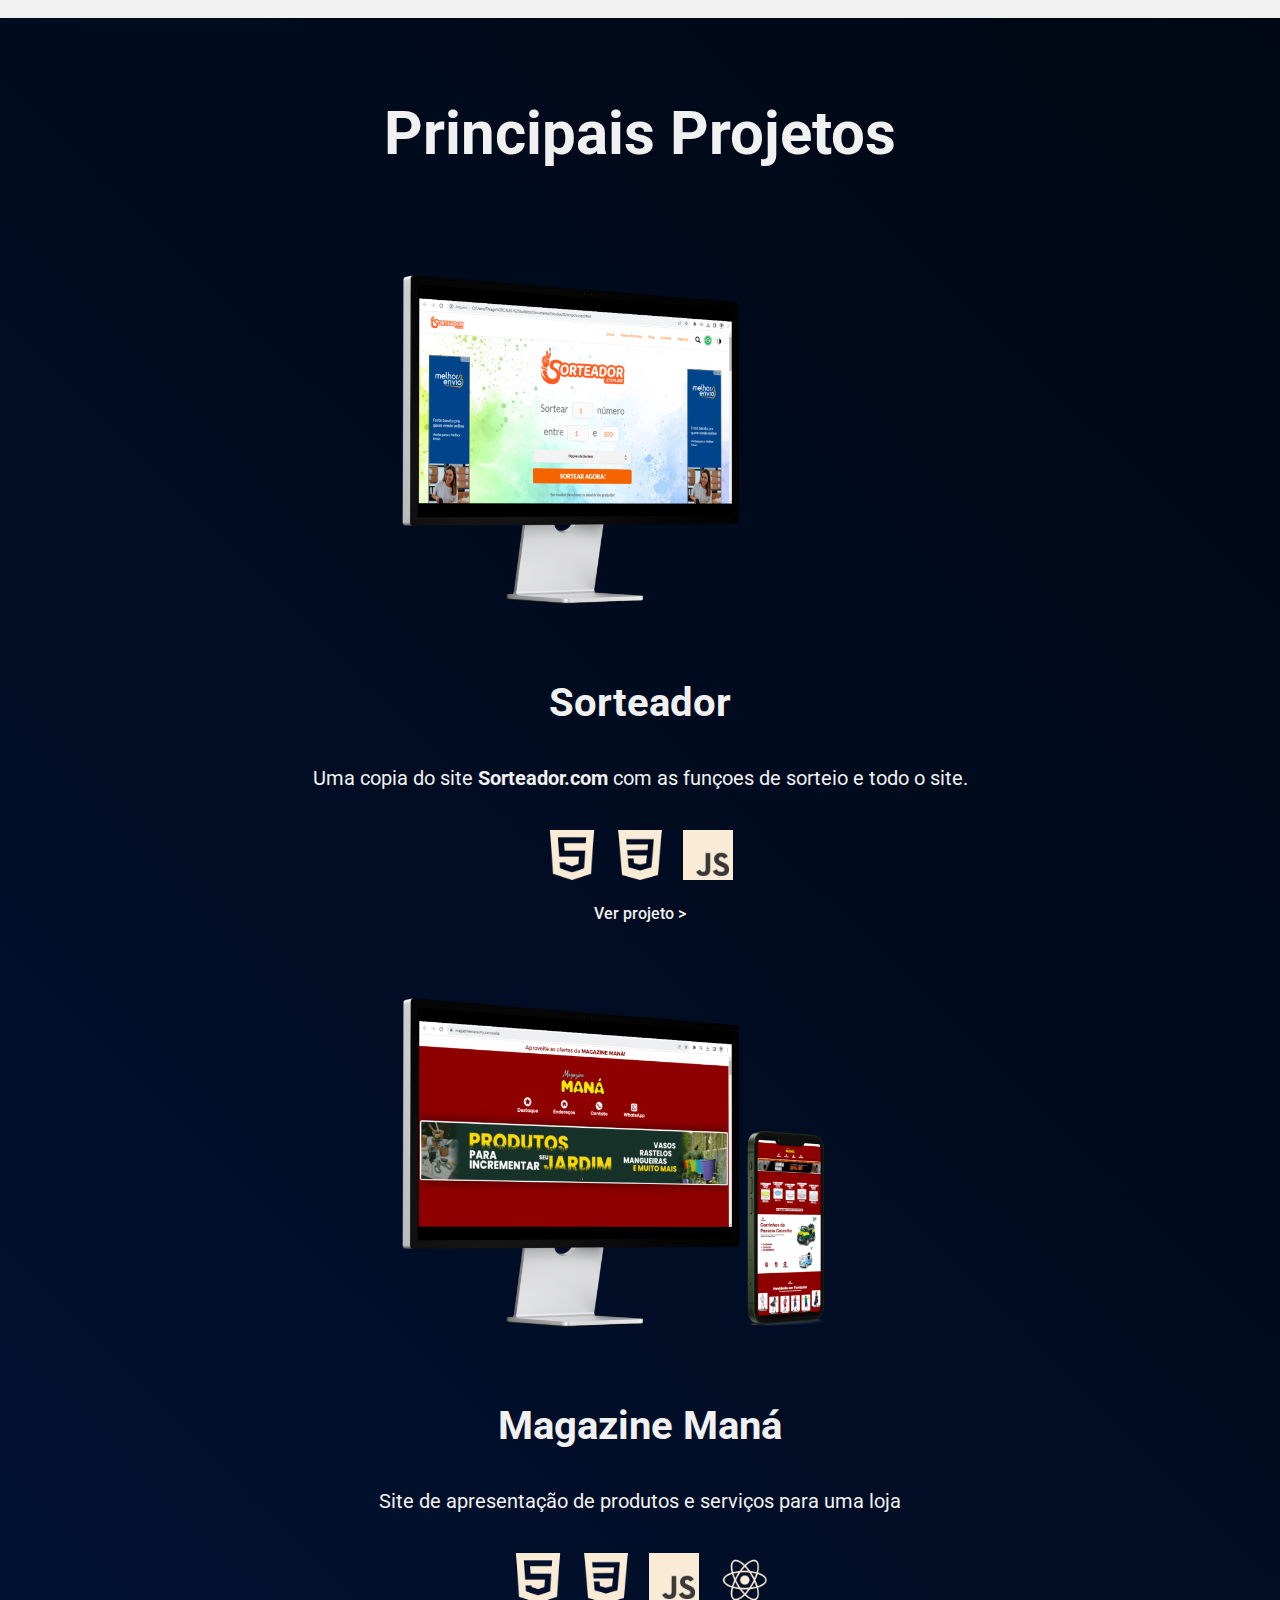
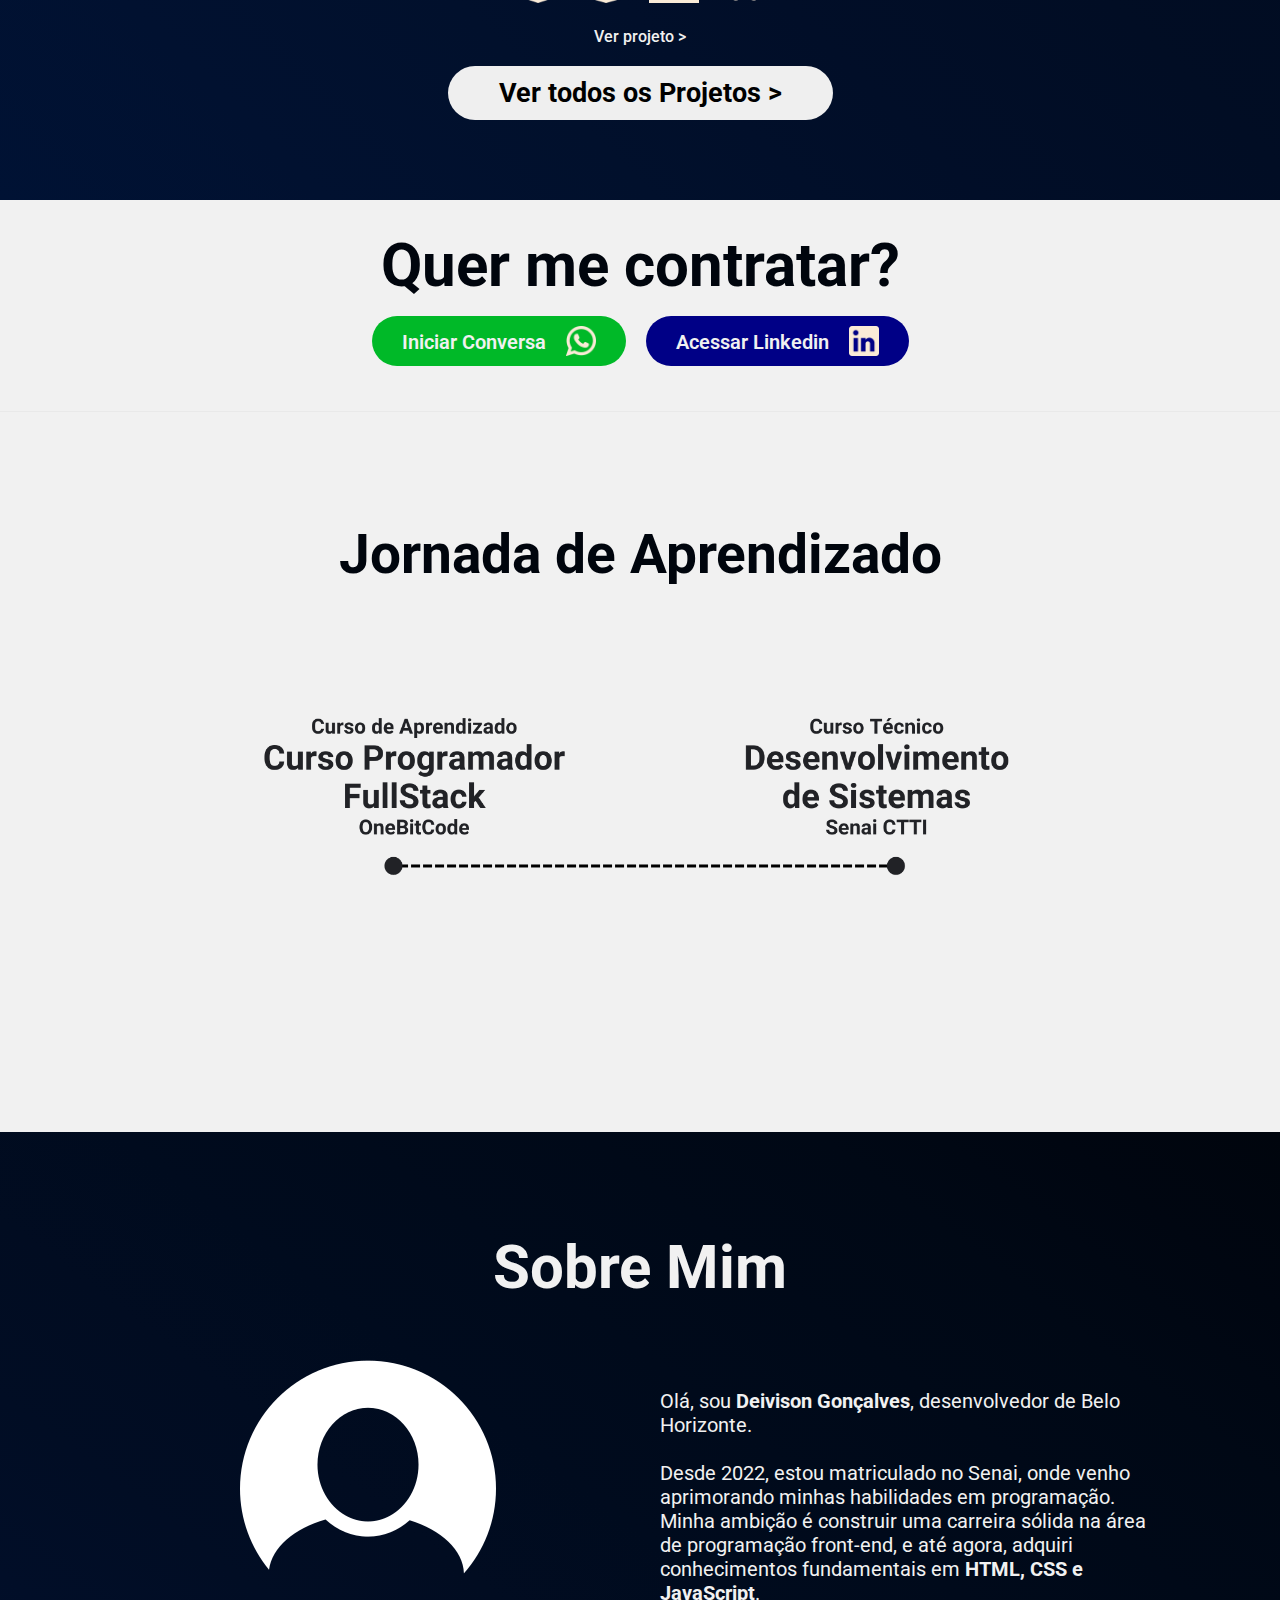
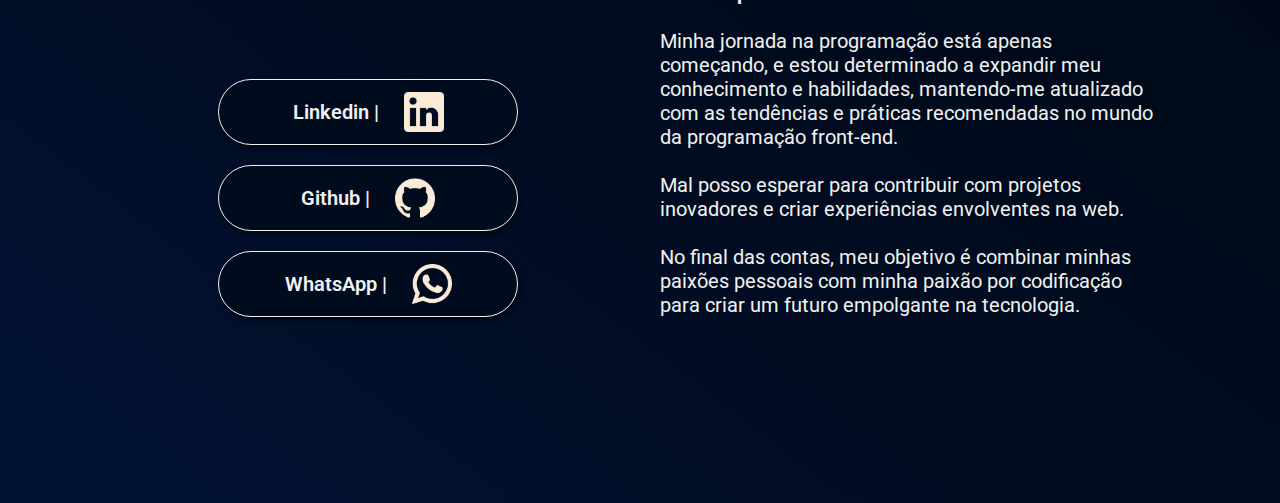
==== commit 7c94b232: "Add files via upload" ====
--- a/Index.html
+++ b/Index.html
@@ -8,55 +8,57 @@
     <title>Inicio</title>
 </head>
 <body>
-    <header class="flex-content-header">
-        <div class="flex-itens title">
-            <div class="logo">
-                <a href="#"><img class="logo" src="img/logo.png" alt=""></a>    
-            </div>  
+    <main>
+        <div class="topo">
+            <header class="flex-content-header">
+                <div class="flex-itens title">
+                    <div class="logo">
+                        <a href="#"><img class="logo" src="img/logo.png" alt=""></a>    
+                    </div>  
+                </div>
+                <nav class="flex-itens nav" id="nav">
+                    <ul  id="navBar">
+                        <li><a href="#">Projetos</a></li>
+                        <li><a href="#">Sobre Mim</a></li>
+                        <li><a href="#">Contato</a></li>
+                    </ul>
+                </nav>
+                <button class="btnNav" id="btnNav">
+                    <span class="material-symbols-outlined">menu</span>
+                </button>
+            </header>
+        
+            <hr>
+            <section class="inicio">
+                <div class="inicio-itens">
+                <h1>Full-Stack Developer</h1>
+                <div>
+                    <p class="sub-title">Maior gosto é tornar ideias em <strong>projetos</strong>.</p>
+                    <ul>
+                        <li>
+                            <a href="#"><img src="img/github.png" alt=""></a>
+                        </li>
+                        <li>
+                            <a href="#"><img src="img/logo-linkedin.png" alt=""></a> 
+                        </li>
+                    </ul>
+
+                </div>
+                    <a href="#">
+                        <button class="env-portifolio">
+                            <h2>Ir para <strong>Projetos</strong></h2> 
+                        </button>
+                    </a>
+
+                    <a href="#">
+                        <button class="env-sobre">
+                            <h2>Ir para <strong>Sobre Mim</strong></h2>
+                        </button>
+                    </a>
+                    
+                </div>
+            </section>
         </div>
-        <nav class="flex-itens nav" id="nav">
-            <ul  id="navBar">
-                <li><a href="#">Projetos</a></li>
-                <li><a href="#">Sobre Mim</a></li>
-                <li><a href="#">Contato</a></li>
-            </ul>
-        </nav>
-        <button class="btnNav" id="btnNav">
-            <span class="material-symbols-outlined">menu</span>
-        </button>
-    </header>
-    <main>
-        <hr>
-        <section class="inicio">
-            <div class="inicio-itens">
-               <h1>Full-Stack Developer</h1>
-               <div>
-                <p class="sub-title">Maior gosto é tornar ideias em <strong>projetos</strong>.</p>
-                <ul>
-                    <li>
-                        <a href="#"><img src="img/github.png" alt=""></a>
-                    </li>
-                    <li>
-                        <a href="#"><img src="img/logo-linkedin.png" alt=""></a> 
-                    </li>
-                </ul>
-
-               </div>
-                <a href="#">
-                    <button class="env-portifolio">
-                           <h2>Ir para <strong>Projetos</strong></h2> 
-                    </button>
-                </a>
-
-                <a href="#">
-                    <button class="env-sobre">
-                        <h2>Ir para <strong>Sobre Mim</strong></h2>
-                    </button>
-                </a>
-                
-            </div>
-        </section>
-
         <section class="foco">
             <h1>Skills</h1>
             <p>Algumas de minhas <strong>Habilidades</strong> são:</p>
--- a/style.css
+++ b/style.css
@@ -12,65 +12,79 @@
     font-weight: 500;
 }
 /* ------------ Inicio Estilo Header --------------*/
-ul li a:hover{
-    border-bottom: 1px solid rgb(241, 241, 241);
+header ul li:hover , .inicio ul li:hover{
+    transform: scale(1.1);
+}
+.topo{
+    background-image: linear-gradient(to right top, #001234, #011130, #01102c, #010e28, #010d24, #010c21, #000b1e, #000a1b, #000918, #000815, #000611, #00050d);
 }
 header{
     color: #f1f1f1;
-    background: #212226;
-    display: flex;
-    padding: 15px 2vw 15px 15px;
+    display: flex;
+    padding: 15px 2vw 15px 0px;
     align-items: center;
     justify-content: space-between;
 }
 
 .btnNav{
     display: none;
-    background-color: #212126;
     color: #f1f1f1;
     padding: 10px;
     margin: 0;
     border: 1px solid transparent;
+    background: transparent;
+}
+
+.nav ul{
+    display: flex;
+    list-style-type: none;
+    gap: 5vw;
+    font-size: 20px;
+}
+
+.title{
+    display: flex;
+    gap: 2vw;
+    align-items: center;
+}
+.flex-itens .logo {
+    width: 50px;
+    height: 50px;
 }
 @media(max-width: 700px){
     .btnNav{
         display: block;
     }
     .nav{
+        width: 100%;
         display: none;
-
+        position: absolute;
+        margin: 300px 0 0 0;
+        background-color: #00050D;
+        box-shadow: 2px 2px 10px black;
+    }
+    .nav ul{
+        display: block;
+        text-align: center;
+    }
+    .nav ul li{
+        padding: 20px;
+    }
+    .nav ul li:hover{
+        background-color: #000a1b;
     }
     .active{
-        display: inline-block;
-
-    }
-}
-
-.nav ul{
-    display: flex;
-    list-style-type: none;
-    gap: 5vw;
-    font-size: 20px;
-}
-
-.title{
-    display: flex;
-    gap: 2vw;
-    align-items: center;
-}
-.flex-itens .logo {
-    width: 50px;
-    height: 50px;
+        display: block;
+    }
 }
 /* ------------ Fim Estilo Header --------------*/
 /* ------------ Inicio Estilo Banner Principal --------------*/
 hr{
-    color: #212226;
-    border: 1px solid rgb(51, 51, 51);
+    border: 1px solid transparent;
+    box-shadow: 2px 10px 5px #000611;
 }
 .inicio{
     height: 750px;
-    background: #212226;
     color: rgb(241, 241, 241);
     display: flex;
     align-items: center;
@@ -81,6 +95,7 @@
 }
 .inicio div h1{
     font-size: 7vw;
+    min-width: 60px;
 }
 .inicio div div{
     margin: 10px 0 30px 0;
@@ -105,19 +120,19 @@
 }
 .inicio .inicio-itens a button{
     padding: 0.8vw 1vw;
-    font-size: 1vw;
-    box-shadow: 3px 3px 7px rgb(41, 41, 41);
+    font-size: 18px;
+    box-shadow: 3px 3px 7px #00050d;
 }
 button:hover{
     transform: rotate(-4deg);
 }
 .env-portifolio{
     background: rgb(241, 241, 241);
-    color: #212226;
+    color: #00050D;
     border: 1px solid transparent;
 }
 .env-sobre{
-    background: #212126;
+    background: transparent;
     color: rgb(241, 241, 241);
     border: 1px solid #f1f1f1;
 }
@@ -132,12 +147,12 @@
 .foco h1{
     padding-bottom: 0px;
     font-size: 60px;
-    color: #212226;
+    color: #00050D;
 }
 .foco > p{
     padding-bottom: 80px;
     font-size: 22px;
-    color: #212226;
+    color: #00050D;
 }
 .skills{
     display: flex;
@@ -150,7 +165,7 @@
     width: 17%;
     height: 300px;
     min-width: 200px;
-    background: #212226;
+    background-image: linear-gradient(to right top, #001234, #011130, #01102c, #010e28, #010d24, #010c21, #000b1e, #000a1b, #000918, #000815, #000611, #00050d);
     background-size: 400px;
     border-radius: 10px;
     padding: 50px 30px 100px 30px;
@@ -173,7 +188,7 @@
 /* ------------ Inicio Estilo Principal Projetos --------------*/
 .principais-projetos{
     padding: 80px 10px;
-    background: #212226;
+    background-image: linear-gradient(to right top, #001234, #011130, #01102c, #010e28, #010d24, #010c21, #000b1e, #000a1b, #000918, #000815, #000611, #00050d);
     background-size: 1800px;
     text-align: center;
 }
@@ -188,9 +203,9 @@
     color: rgb(241, 241, 241);
     margin-bottom: 70px;
 }
-.projeto-itens{
+.projeto-itens div > img{
     width: 40%;
-    min-width: 200px;
+    min-width: 300px;
     padding: 20px;
     border-radius: 10px;
 }
@@ -221,6 +236,7 @@
     padding: 10px 50px;
     border-radius: 30px;
     border: 1px solid transparent;
+    margin-top: 20px;
 }
 /* ------------ Fim Estilo Principal Projetos --------------*/
 /* ------------ Inicio Conversa --------------*/
@@ -229,7 +245,7 @@
     font-size: 40px;
     text-align: center;
     padding: 30px;
-    color: #212226;
+    color: #00050D;
 }
 .iniciar-cvs div{
     display: flex;
@@ -273,7 +289,7 @@
 }
 .jornada-aprendizado h1{
     font-size: 55px;
-    color: #212126;
+    color: #00050D;
 }
 .jornada-aprendizado img{
     width: 60vw;
@@ -282,7 +298,7 @@
 /* ------------ Fim Formação--------------*/
 /* ------------ Inicio redes sociais--------------*/
 .redes-sociais{
-    background: #212126;
+    background-image: linear-gradient(to right top, #001234, #011130, #01102c, #010e28, #010d24, #010c21, #000b1e, #000a1b, #000918, #000815, #000611, #00050d);
     padding: 100px 0 0 0;
     text-align: center;
 }
@@ -291,7 +307,6 @@
     gap: 20px;
     justify-content: center;
     align-items: center;
-    background: #212126;
     flex-wrap: wrap;
     padding: 0 10px 50px 10px;
 }
@@ -319,6 +334,7 @@
     gap: 20px;
     align-items: center;
     justify-content: center;
+    list-style-type: none;
 }
 .itens-sociais ul li a button img{
    width: 40px;
@@ -331,14 +347,15 @@
     align-items: center;
     justify-content: center;
     gap: 25px;
-    width: 400px;
+    width: 300px;
     font-size: 20px;
     font-weight: 600;
     padding: 12px 0;
-    background: #212126;
-    color: #f1f1f1;
-    border: 3px solid white;
+    background: #000b1e;
+    color: #f1f1f1;
+    border: 1px solid #f1f1f1;
     border-radius: 100px;
+    box-shadow: 2px 4px 4px #000918;
 }
 .itens-sociais ul li a button:hover{
     transform: scale(1.07);
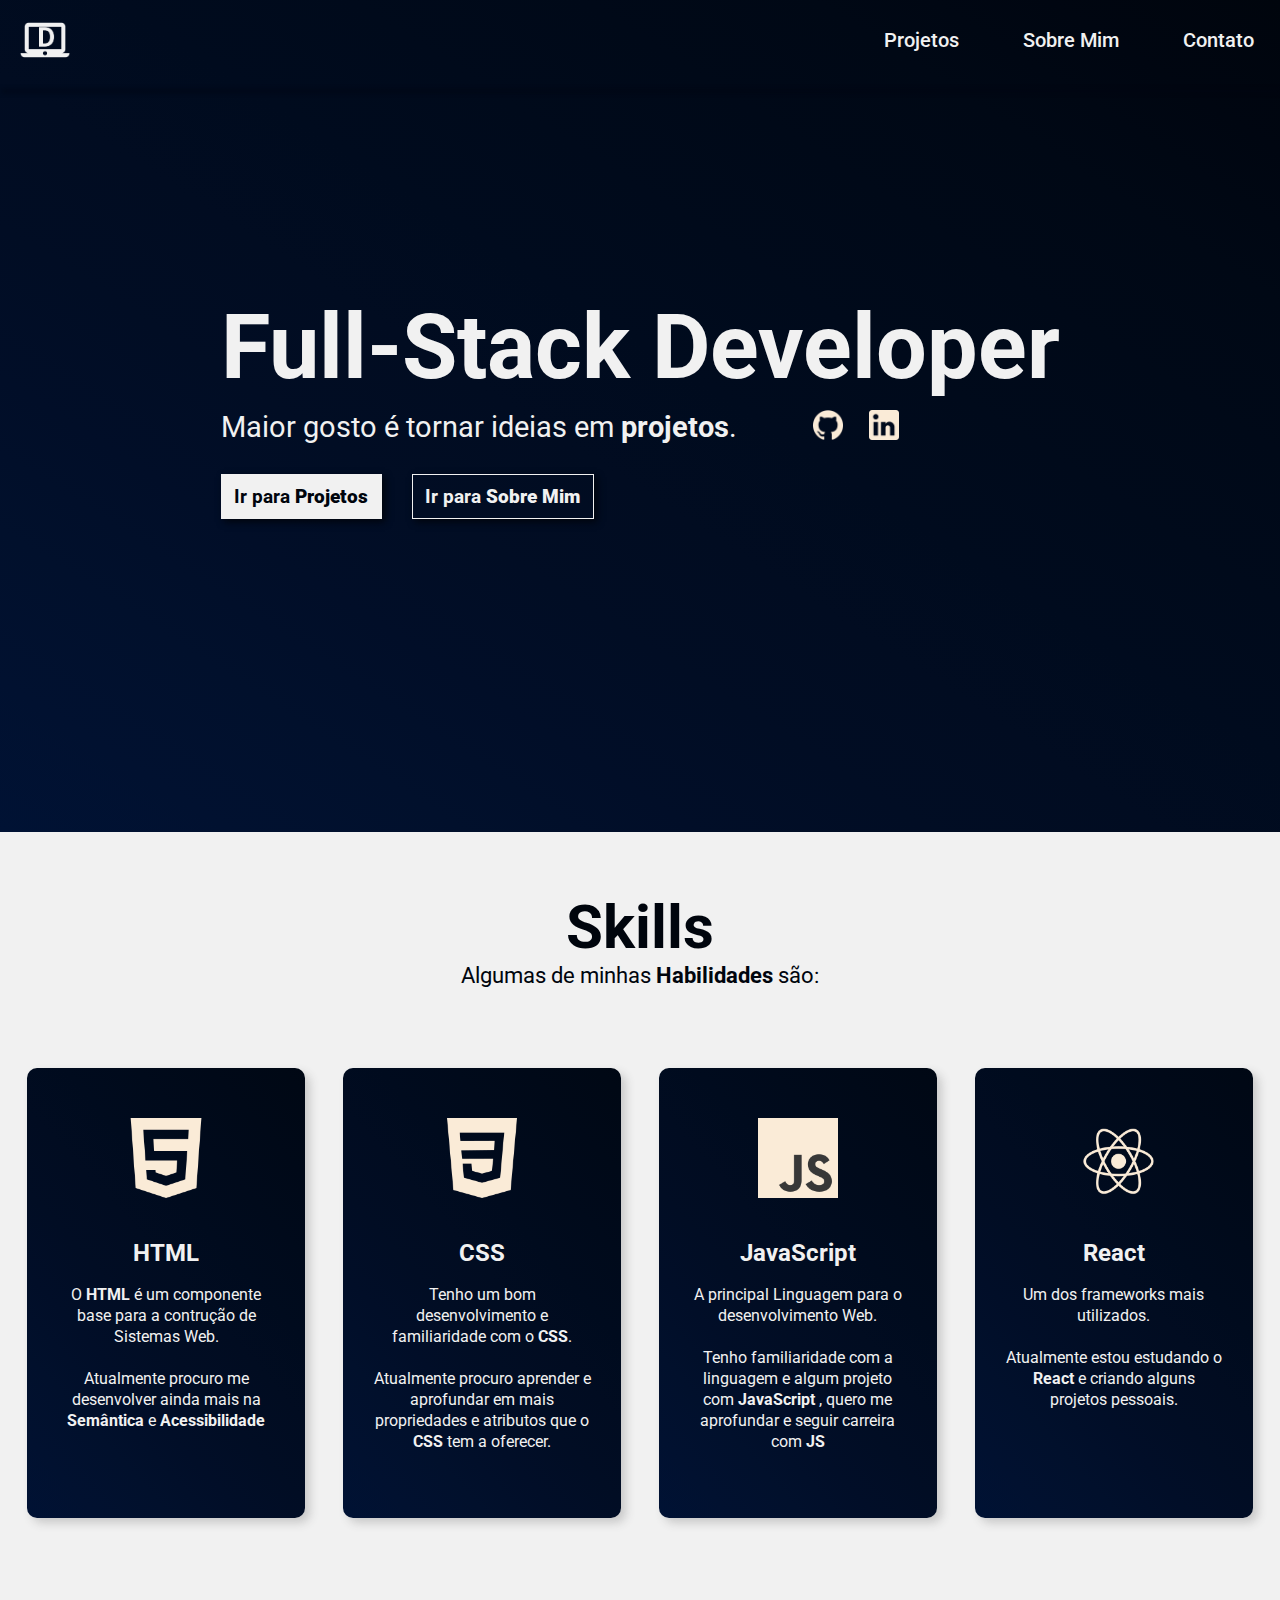
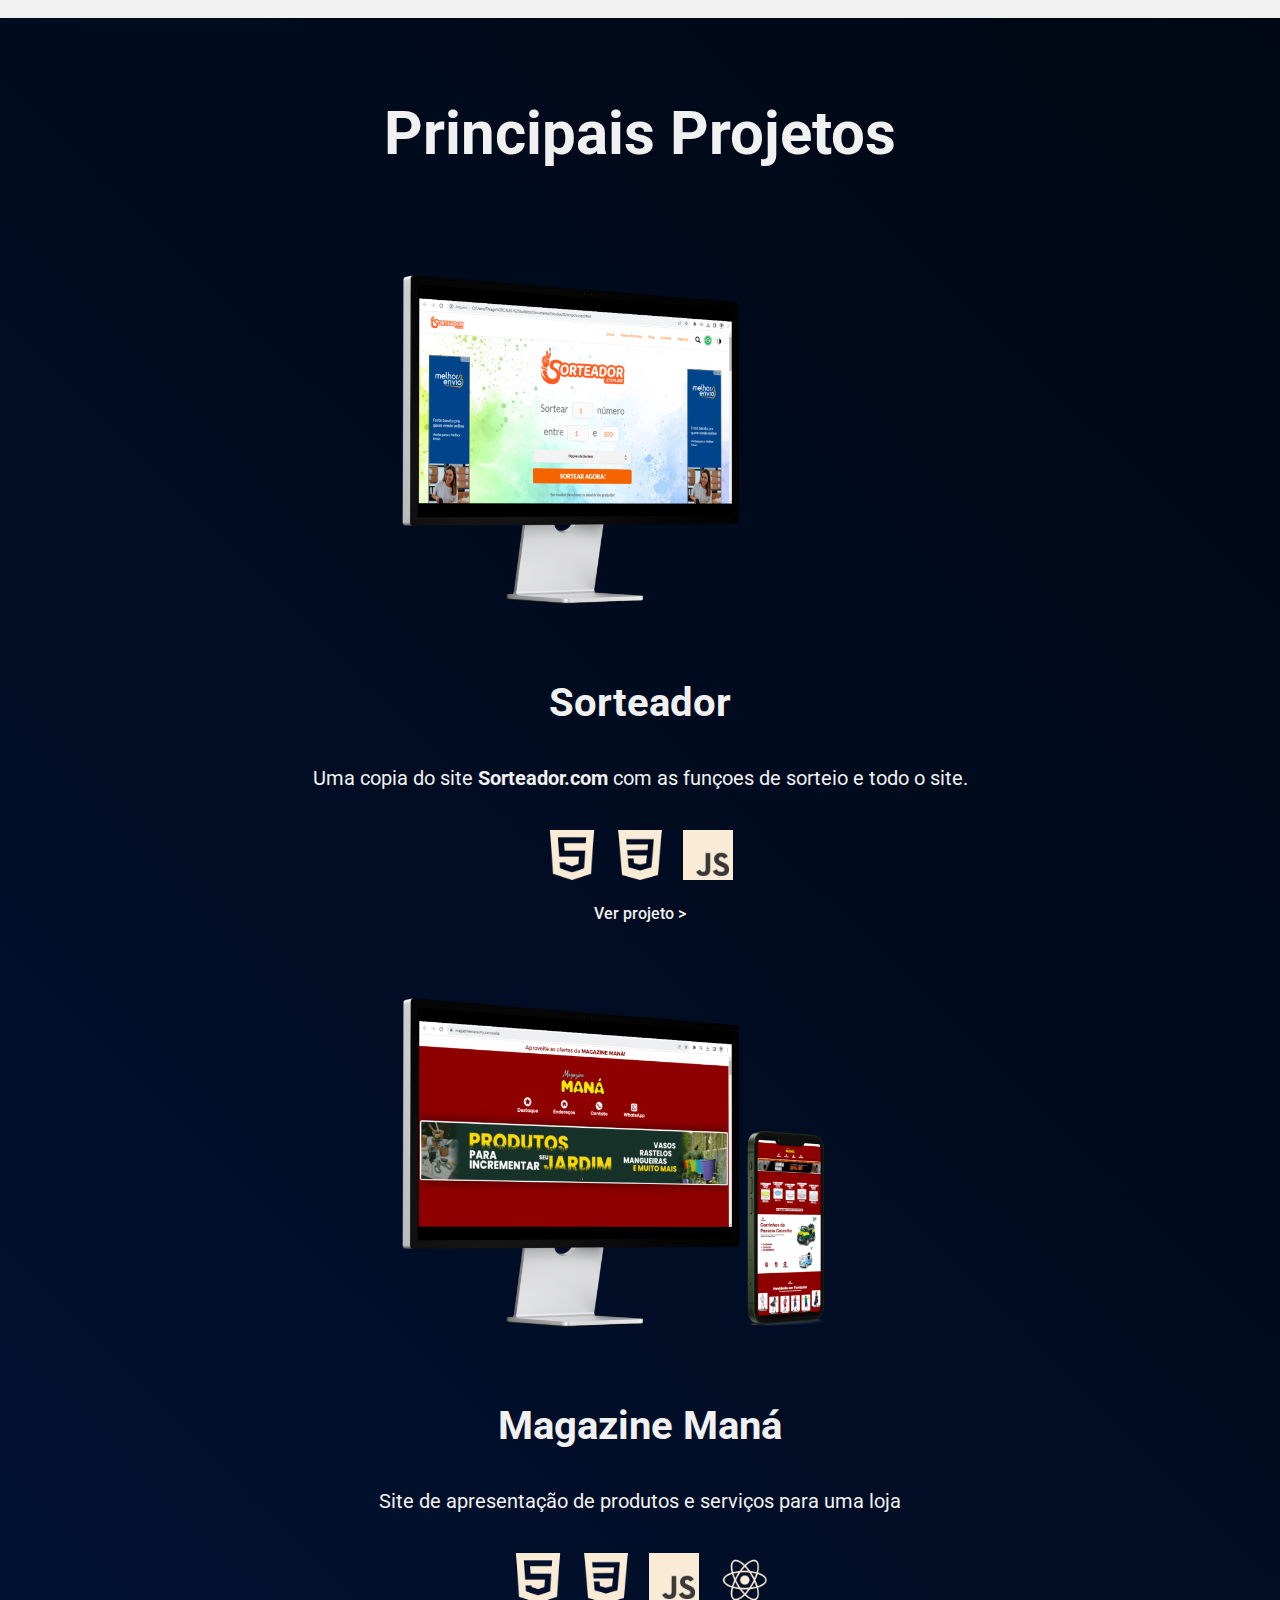
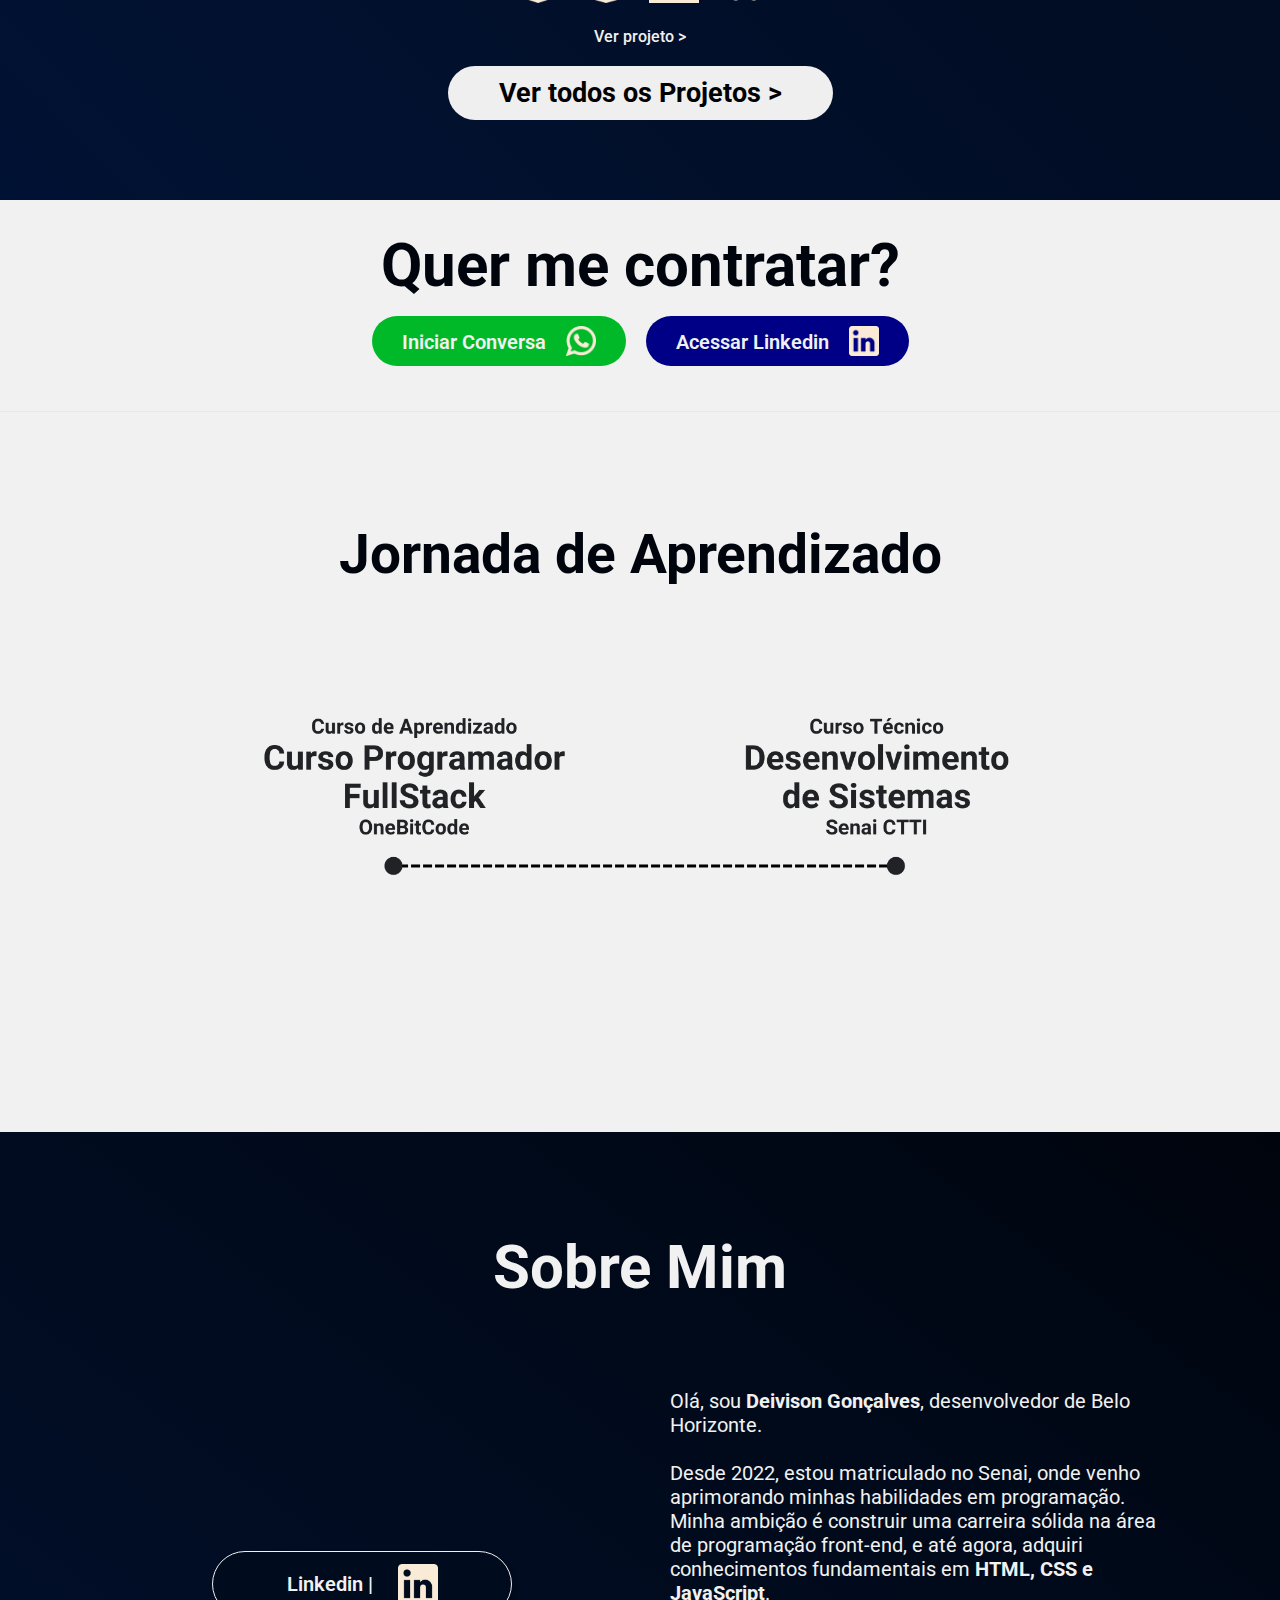
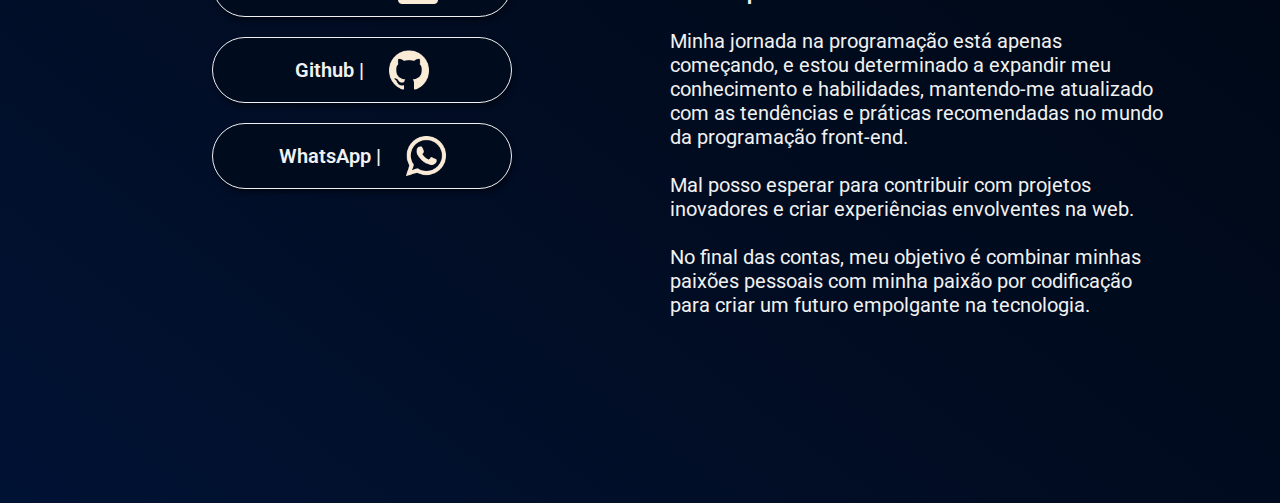
==== commit 2ca52e7b: "Add files via upload" ====
--- a/Index.html
+++ b/Index.html
@@ -36,10 +36,10 @@
                     <p class="sub-title">Maior gosto é tornar ideias em <strong>projetos</strong>.</p>
                     <ul>
                         <li>
-                            <a href="#"><img src="img/github.png" alt=""></a>
+                            <a href="https://github.com/Deivisongs"><img src="img/github.png" alt=""></a>
                         </li>
                         <li>
-                            <a href="#"><img src="img/logo-linkedin.png" alt=""></a> 
+                            <a href="https://www.linkedin.com/in/deivison-g-sousa-62b23523a/"><img src="img/logo-linkedin.png" alt=""></a> 
                         </li>
                     </ul>
 
@@ -137,13 +137,13 @@
         <section class="iniciar-cvs">
             <h2>Quer me contratar?</h2>
             <div>
-                <a href="#">
+                <a href="https://wa.me/5531995882112?text=Ol%C3%A1%2C+Vim+pelo+seu+portif%C3%B3lio+">
                     <button class="whatsapp">
                         <p>Iniciar Conversa</p>
                         <img src="img/logo-whatsapp.png" alt="">
                     </button>
                 </a>
-                <a href="#">
+                <a href="https://www.linkedin.com/in/deivison-g-sousa-62b23523a/">
                     <button class="linkedin">
                         <p>Acessar Linkedin</p>
                         <img src="img/logo-linkedin.png" alt="">
@@ -164,10 +164,10 @@
                     <div class="links-sociais">
                         <ul>
                             <li>
-                                <img src="img/login.png" alt="">
-                            </li>
-                            <li>
-                                <a href="#">
+                                <img src="img/1697689737628.png" alt="">
+                            </li>
+                            <li>
+                                <a href="https://www.linkedin.com/in/deivison-g-sousa-62b23523a/">
                                     <button>
                                         <p>Linkedin |</p>
                                         <img src="img/logo-linkedin.png" alt="">
@@ -175,7 +175,7 @@
                                 </a>
                             </li>
                             <li>
-                                <a href="#">
+                                <a href="https://github.com/Deivisongs">
                                     <button>
                                         <p>Github |</p>
                                         <img src="img/github.png" alt="">
@@ -183,7 +183,7 @@
                                 </a>
                             </li>
                             <li>
-                                <a href="#">
+                                <a href="https://wa.me/5531995882112?text=Ol%C3%A1%2C+Vim+pelo+seu+portif%C3%B3lio+">
                                     <button>
                                         <p>WhatsApp |</p>
                                         <img src="img/logo-whatsapp.png" alt="">
--- a/style.css
+++ b/style.css
@@ -50,6 +50,7 @@
 .flex-itens .logo {
     width: 50px;
     height: 50px;
+    margin-left: 10px;
 }
 @media(max-width: 700px){
     .btnNav{
@@ -60,7 +61,8 @@
         display: none;
         position: absolute;
         margin: 300px 0 0 0;
-        background-color: #00050D;
+        color: #000918;
+        background-color: #ffffff;
         box-shadow: 2px 2px 10px black;
     }
     .nav ul{
@@ -70,8 +72,12 @@
     .nav ul li{
         padding: 20px;
     }
+    .nav ul li a{
+        color: #000918;
+        font-weight: 600;
+    }
     .nav ul li:hover{
-        background-color: #000a1b;
+        background-color: #f1f1f1;
     }
     .active{
         display: block;
@@ -95,7 +101,6 @@
 }
 .inicio div h1{
     font-size: 7vw;
-    min-width: 60px;
 }
 .inicio div div{
     margin: 10px 0 30px 0;
@@ -120,7 +125,7 @@
 }
 .inicio .inicio-itens a button{
     padding: 0.8vw 1vw;
-    font-size: 18px;
+    font-size: 1vw;
     box-shadow: 3px 3px 7px #00050d;
 }
 button:hover{
@@ -308,7 +313,16 @@
     justify-content: center;
     align-items: center;
     flex-wrap: wrap;
-    padding: 0 10px 50px 10px;
+    padding: 0 20px 50px 20px;
+}
+.redes-sociais div div ul li > img{
+    width: 250px;
+    box-shadow: 3px 3px 20px #00050d;
+    border-radius: 100%;
+}
+.redes-sociais div div ul li > img:hover{
+    transform: scale(1.03);
+    border: 3px solid #00050d;
 }
 .redes-sociais h1{
     color: #f1f1f1;
@@ -321,7 +335,7 @@
 }
 .sobreMim-Direita{
     text-align: start;
-    min-width: 400px;
+    min-width: 300px;
 }
 .sobreMim-Direita p{
     font-size: 20px;
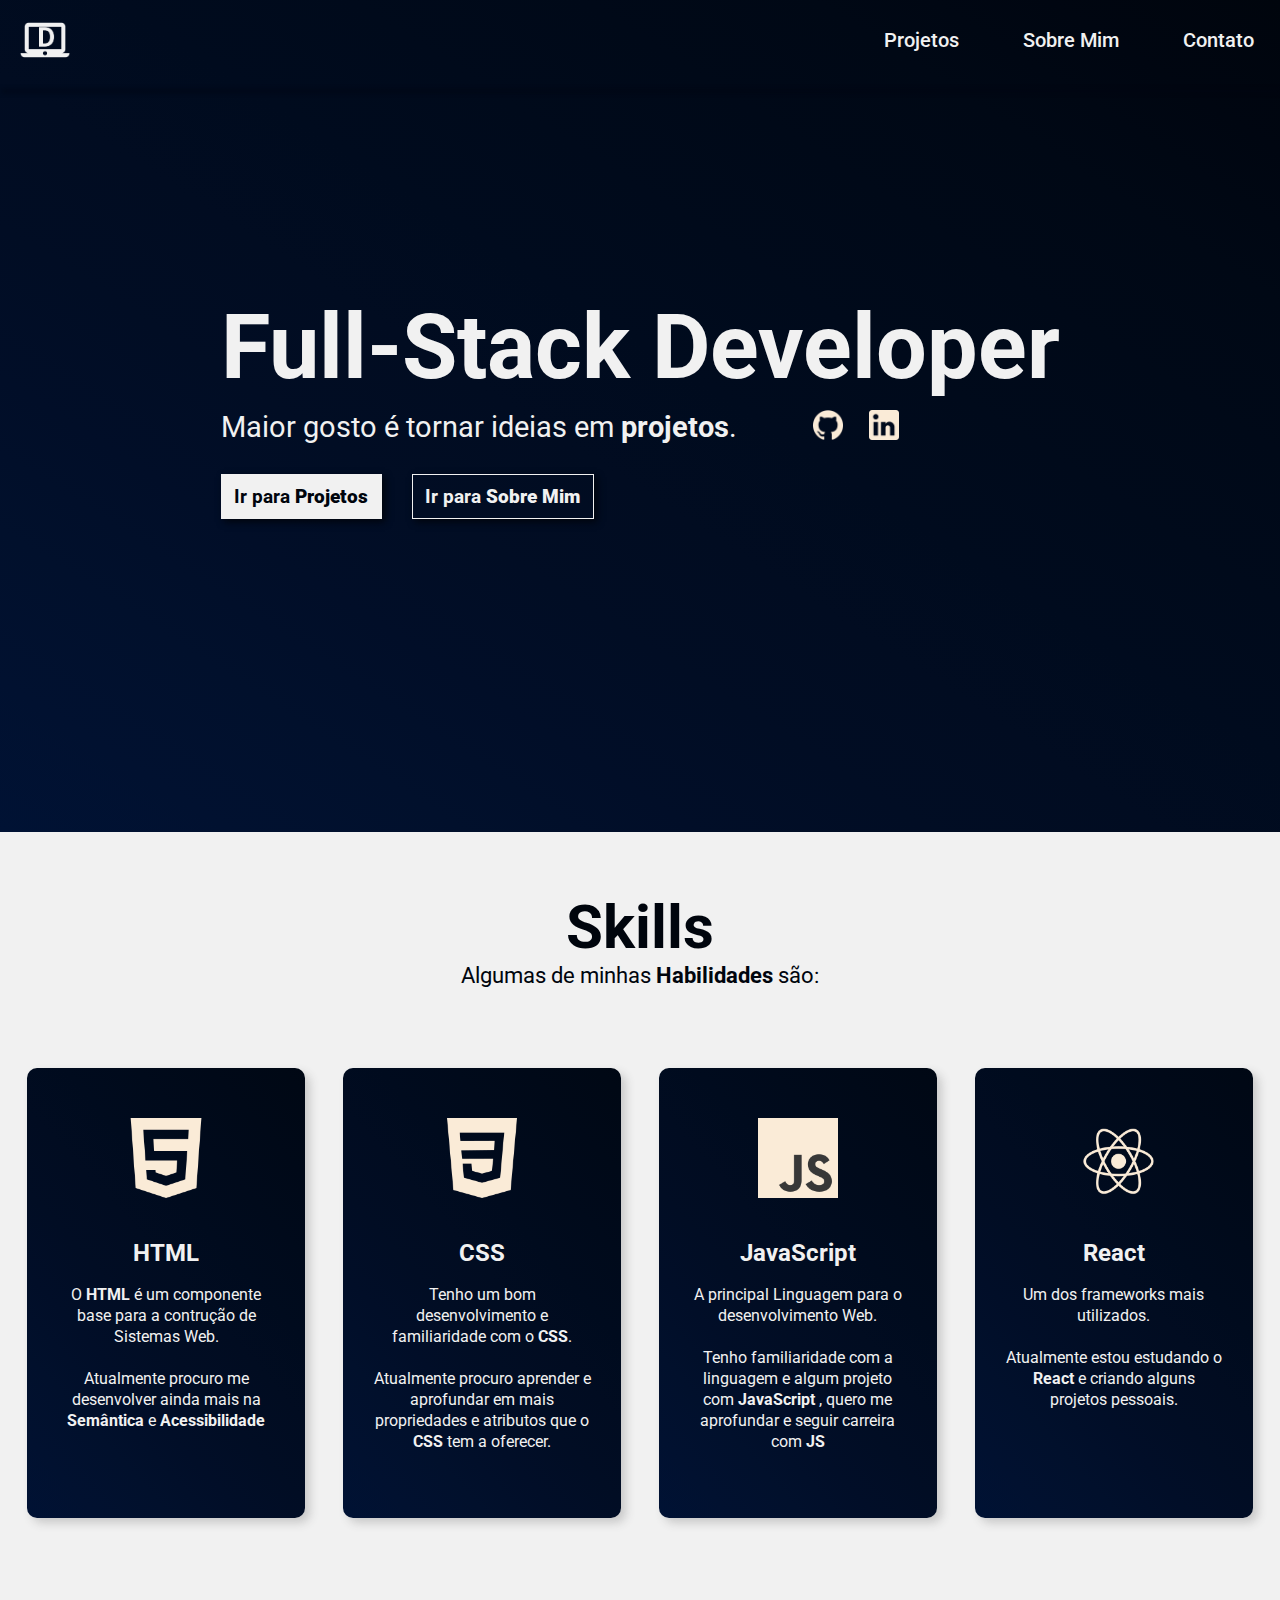
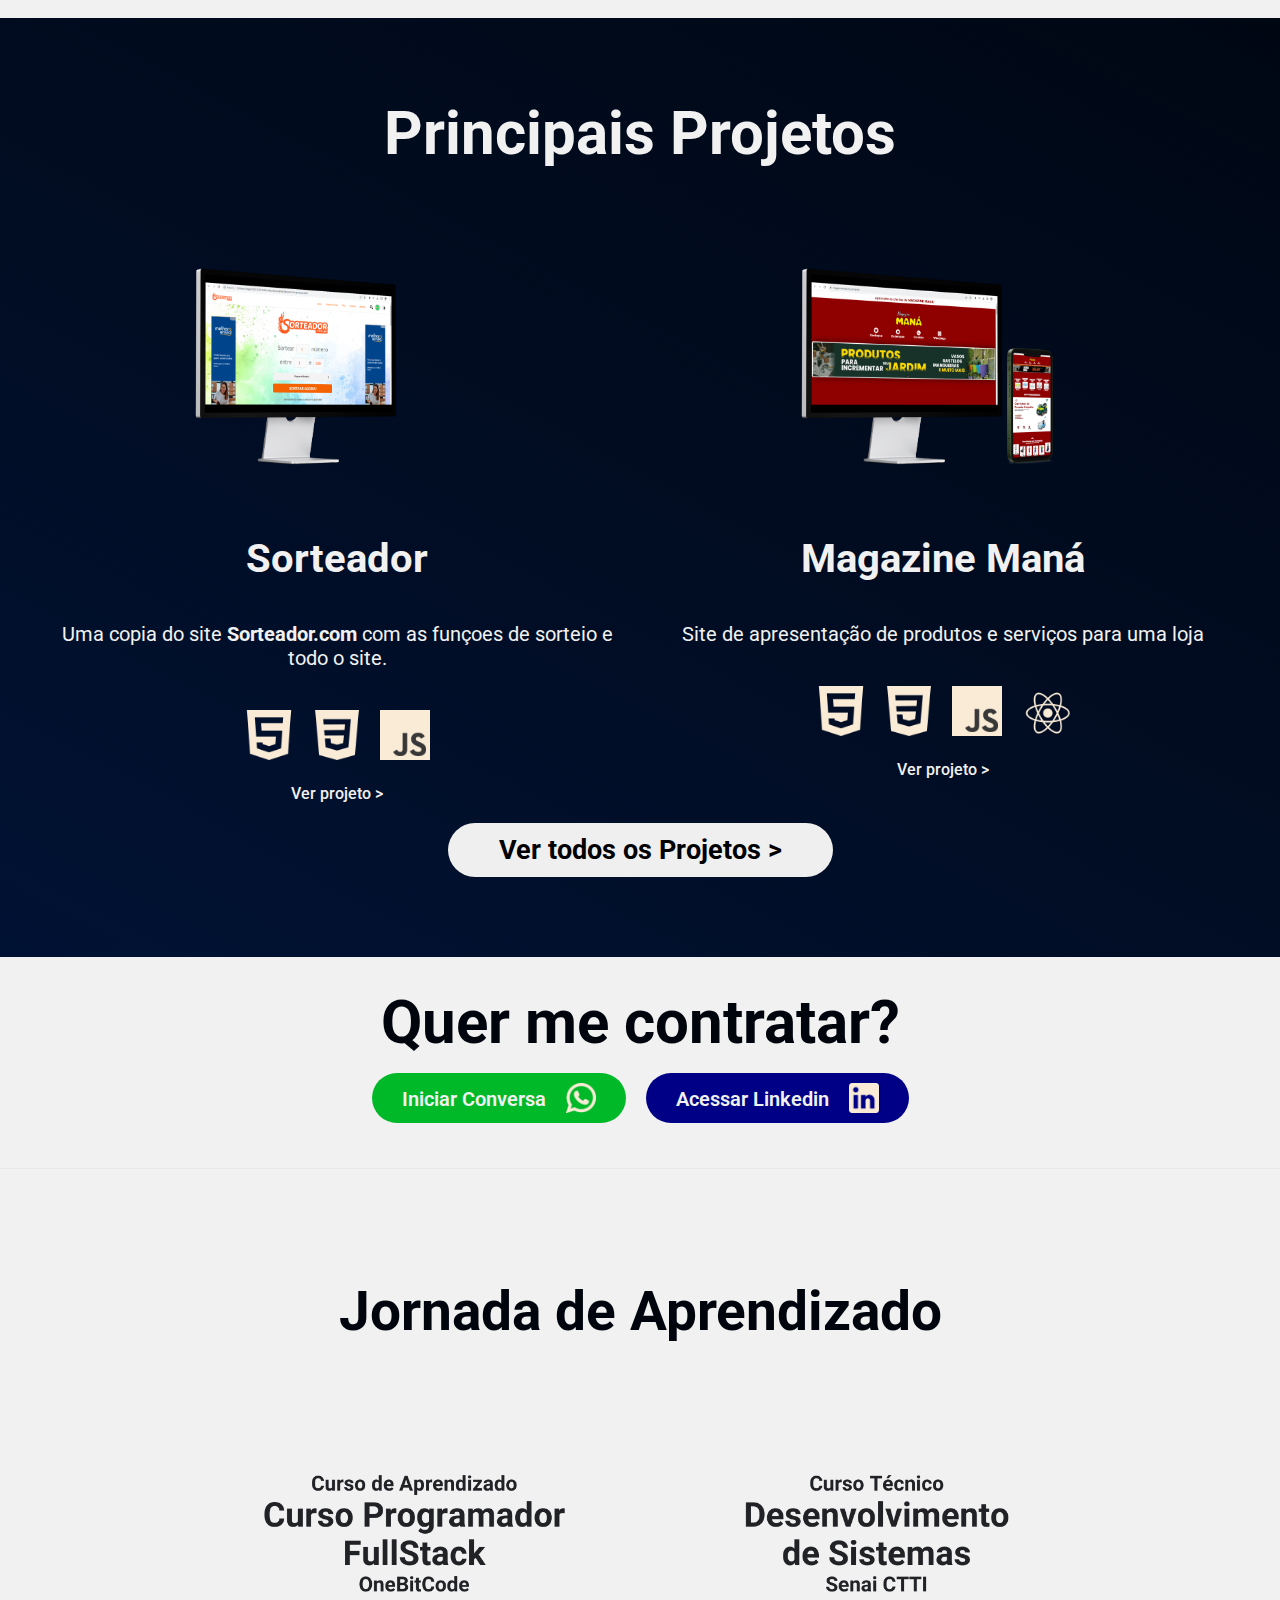
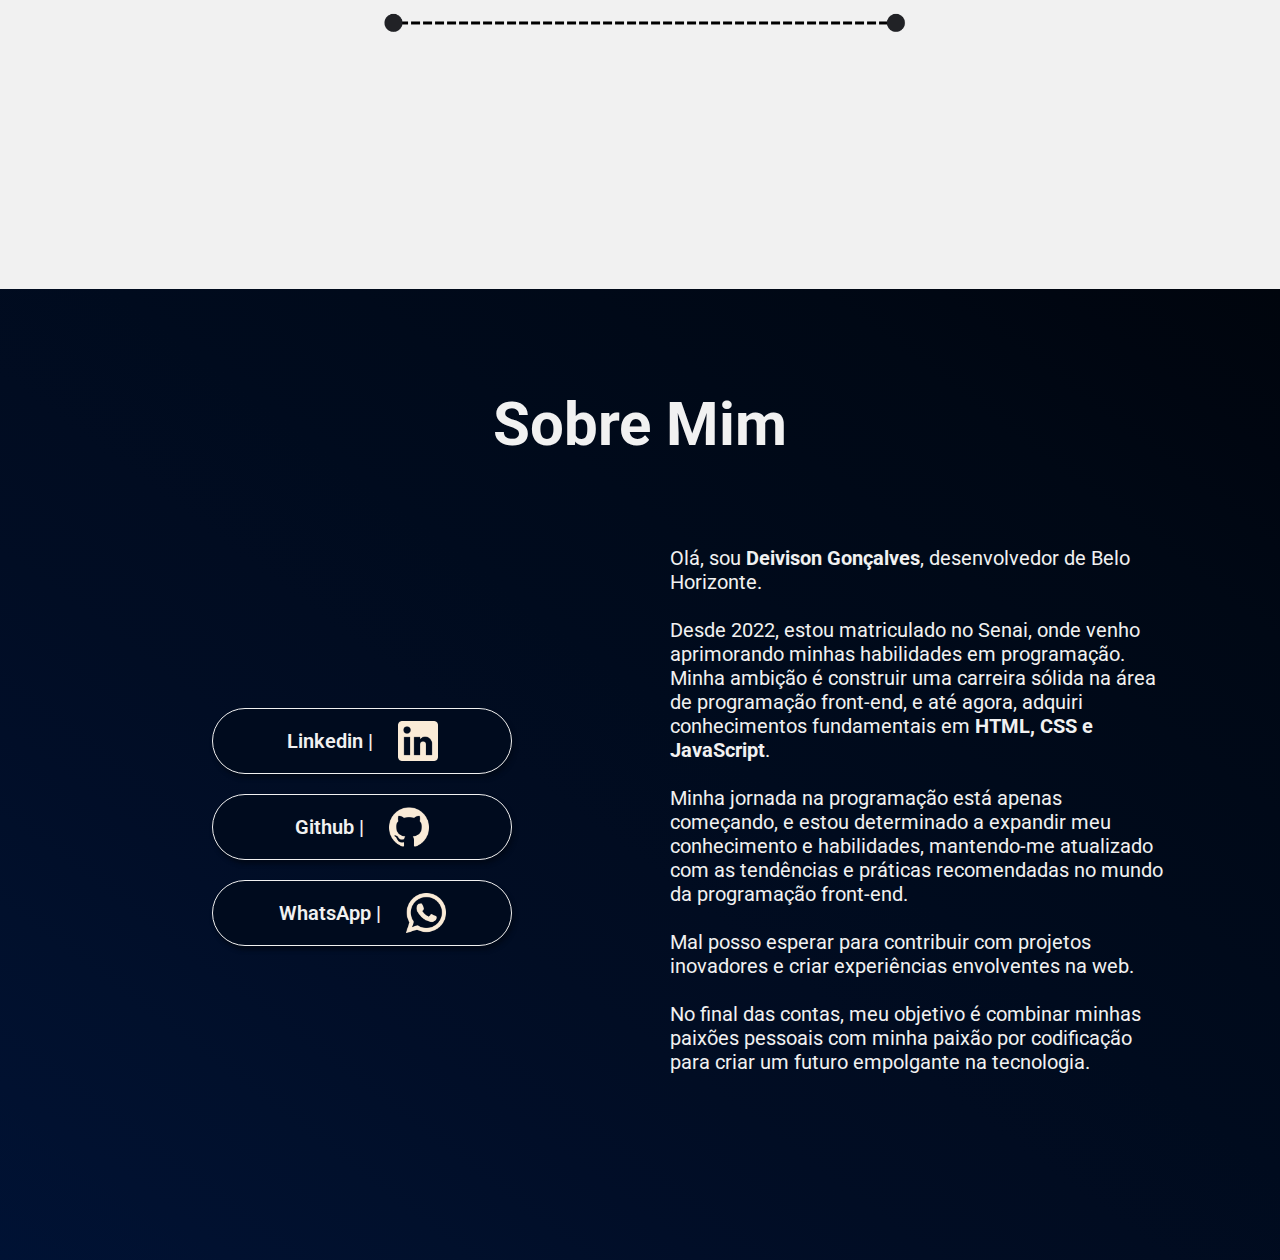
==== commit 284034ce: "Add files via upload" ====
--- a/Index.html
+++ b/Index.html
@@ -18,7 +18,7 @@
                 </div>
                 <nav class="flex-itens nav" id="nav">
                     <ul  id="navBar">
-                        <li><a href="#">Projetos</a></li>
+                        <li><a href="projetos.html">Projetos</a></li>
                         <li><a href="#">Sobre Mim</a></li>
                         <li><a href="#">Contato</a></li>
                     </ul>
@@ -127,7 +127,7 @@
                     </div>
                 </div>
             </div>
-            <a href="#">
+            <a href="projetos.html">
                 <button class="btn-todosProjetos">
                     <h1>Ver todos os Projetos ></h1> 
                 </button>
--- a/style.css
+++ b/style.css
@@ -208,6 +208,10 @@
     color: rgb(241, 241, 241);
     margin-bottom: 70px;
 }
+.projeto-itens{
+    width: 45%;
+    min-width: 400px;
+}
 .projeto-itens div > img{
     width: 40%;
     min-width: 300px;
@@ -374,3 +378,5 @@
 .itens-sociais ul li a button:hover{
     transform: scale(1.07);
 }
+/* ------------ Fim sobre mim--------------*/
+
